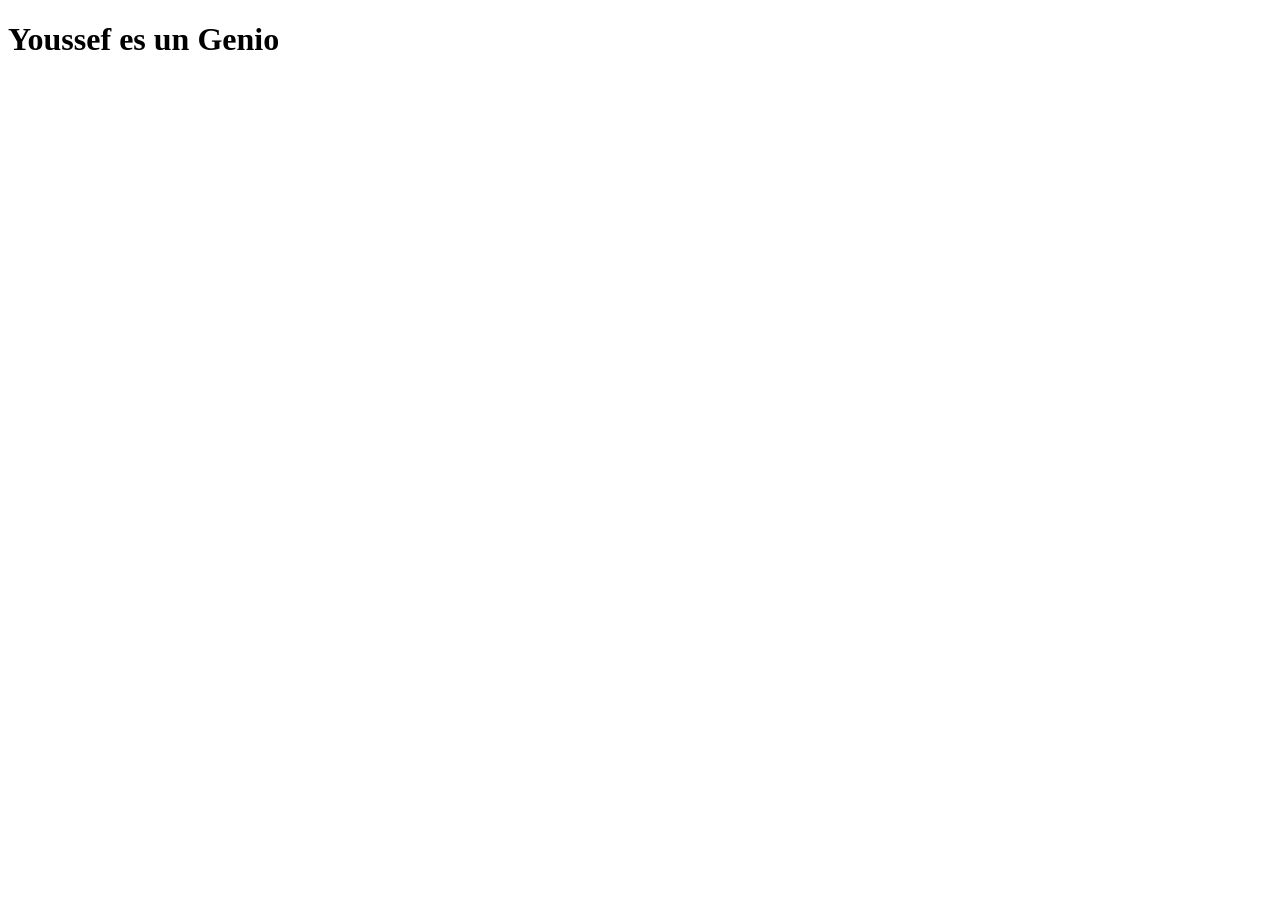
==== index.html @ 297381b7 "ajuste" ====
<!DOCTYPE html>
<html lang="es">
<head>
  <meta charset="UTF-8">
  <meta name="viewport" content="width=device-width, initial-scale=1">
  <title>Youssef es un Genio</title>
</head>
<body>
  <h1>Youssef es un Genio</h1>
</body>
</html>
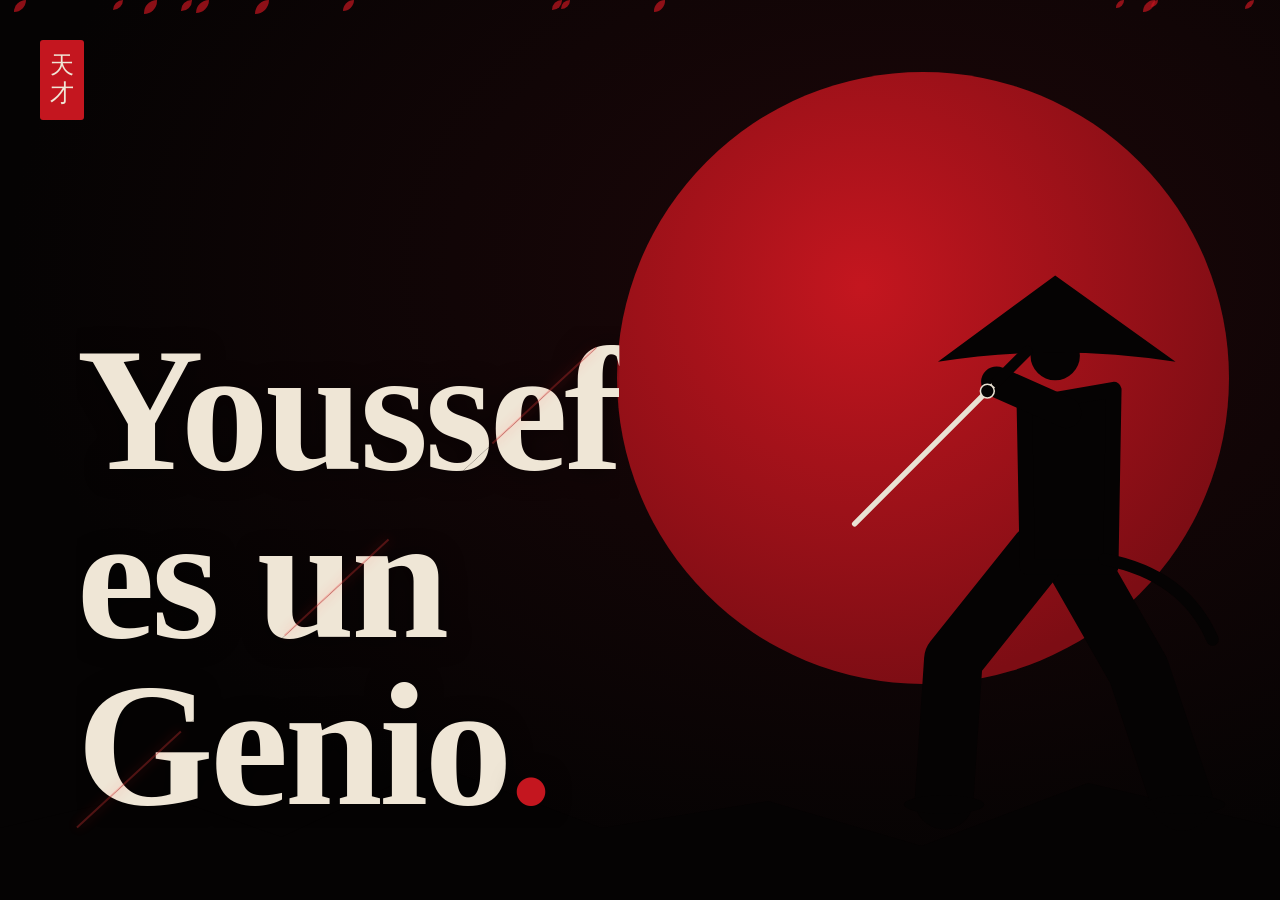
==== commit 9c7ffcd0: "Pequña mejora de prueba" ====
--- a/index.html
+++ b/index.html
@@ -3,9 +3,166 @@
 <head>
   <meta charset="UTF-8">
   <meta name="viewport" content="width=device-width, initial-scale=1">
+  <meta name="theme-color" content="#050303">
+  <meta name="description" content="Youssef es un Genio">
   <title>Youssef es un Genio</title>
+  <style>
+    :root {
+      --negro: #050303;
+      --rojo: #c4161f;
+      --rojo-oscuro: #7d0d14;
+      --papel: #efe6d6;
+      --hoja: #e9e2d3;
+    }
+    * { box-sizing: border-box; }
+    html, body { height: 100%; margin: 0; }
+    body {
+      background: radial-gradient(ellipse at 70% 30%, #1d0709 0%, var(--negro) 70%);
+      color: var(--papel);
+      font-family: "Yu Mincho", "Hiragino Mincho ProN", "Noto Serif JP", "Noto Serif", Georgia, "Times New Roman", serif;
+      overflow: hidden;
+    }
+
+    .escena { position: fixed; inset: 0; animation: sacudida .3s linear 1.6s; }
+
+    /* Sol rojo */
+    .sol {
+      position: absolute; right: 4vw; top: 8vh;
+      width: min(68vmin, 640px); aspect-ratio: 1; border-radius: 50%;
+      background: radial-gradient(circle at 40% 35%, var(--rojo), var(--rojo-oscuro) 75%);
+      opacity: 0; animation: aparecer 1.6s ease-out .1s forwards;
+    }
+    /* Montes */
+    .montes { position: absolute; left: 0; bottom: 0; width: 100%; height: 20vh; }
+
+    /* Samurái */
+    .samurai {
+      position: absolute; right: -2vw; bottom: 7vh;
+      height: min(72vh, 105vw); width: auto; overflow: visible;
+      opacity: 0; animation: aparecer 1s ease-out .7s forwards;
+    }
+    .katana { transform: rotate(165deg); transform-origin: 130px 125px;
+              animation: tajo .24s cubic-bezier(.5, 0, .9, .4) 1.45s forwards; }
+    .estela { stroke-dasharray: 1; stroke-dashoffset: 1;
+              animation: trazo .22s linear 1.5s forwards, desvanecer .6s ease-out 1.75s forwards; }
+
+    /* Texto cortado en diagonal */
+    main { position: absolute; left: 0; bottom: 0; padding: clamp(1.5rem, 6vw, 5rem); padding-bottom: 8vh; }
+    .titulo {
+      position: relative; display: grid; margin: 0;
+      font-size: clamp(3.2rem, 14vw, 11rem); font-weight: 900;
+      line-height: .95; letter-spacing: -.02em;
+      text-shadow: 0 2px 24px rgba(0, 0, 0, .55);
+    }
+    .mitad { grid-area: 1 / 1; opacity: 0; }
+    .mitad span { display: block; }
+    .mitad.a { clip-path: polygon(0 0, 100% 0, 0 100%);   --d: -16px; animation: corte 1.2s cubic-bezier(.16, 1, .3, 1) 1.62s forwards; }
+    .mitad.b { clip-path: polygon(100% 0, 100% 100%, 0 100%); --d: 16px; animation: corte 1.2s cubic-bezier(.16, 1, .3, 1) 1.62s forwards; }
+    .punto { color: var(--rojo); }
+    .costura { position: absolute; inset: 0; width: 100%; height: 100%; overflow: visible; pointer-events: none;
+               filter: drop-shadow(0 0 6px #ff2a2a); opacity: 0; animation: costura 1.8s ease-out 1.62s forwards; }
+    .costura line { stroke: #ff3b3b; stroke-width: 2; stroke-dasharray: 1; stroke-dashoffset: 1;
+                    animation: trazo .2s linear 1.62s forwards; }
+
+    /* Sello */
+    .sello {
+      position: absolute; top: clamp(1rem, 4vw, 2.5rem); left: clamp(1rem, 4vw, 2.5rem);
+      width: 44px; height: 80px; display: flex; flex-direction: column; align-items: center; justify-content: center;
+      background: var(--rojo); color: var(--papel); font-size: 24px; line-height: 1.15; border-radius: 3px;
+      opacity: 0; animation: aparecer .8s ease-out 2.6s forwards;
+    }
+
+    .destello { position: absolute; inset: 0; pointer-events: none; opacity: 0;
+      background: radial-gradient(circle at 40% 60%, rgba(255,255,255,.95), rgba(255,40,40,.5) 40%, transparent 75%);
+      animation: destello .55s ease-out 1.6s forwards; }
+
+    .petalo { position: fixed; top: 0; width: 10px; height: 10px; background: var(--rojo); opacity: .7;
+              border-radius: 100% 0 100% 0; pointer-events: none; animation: caer linear infinite; }
+
+    @keyframes aparecer { to { opacity: 1; } }
+    @keyframes tajo { to { transform: rotate(0deg); } }
+    @keyframes trazo { to { stroke-dashoffset: 0; } }
+    @keyframes desvanecer { to { opacity: 0; } }
+    @keyframes corte {
+      from { opacity: 1; transform: translate(var(--d), var(--d)); }
+      to   { opacity: 1; transform: translate(0, 0); }
+    }
+    @keyframes costura { 0% { opacity: 1; } 100% { opacity: .3; } }
+    @keyframes destello { 0% { opacity: 0; } 12% { opacity: 1; } 100% { opacity: 0; } }
+    @keyframes sacudida {
+      0% { transform: none; } 20% { transform: translate(-6px, 3px); } 40% { transform: translate(5px, -3px); }
+      60% { transform: translate(-3px, 2px); } 100% { transform: none; }
+    }
+    @keyframes caer {
+      0%   { transform: translate(0, -8vh) rotate(0); }
+      50%  { transform: translate(7vw, 50vh) rotate(200deg); }
+      100% { transform: translate(-4vw, 108vh) rotate(380deg); }
+    }
+
+    @media (prefers-reduced-motion: reduce) {
+      *, *::before, *::after { animation: none !important; }
+      .sol, .samurai, .sello, .mitad { opacity: 1; }
+      .katana { transform: none; }
+      .costura { opacity: .3; }
+      .costura line { stroke-dashoffset: 0; }
+      .estela, .destello { display: none; }
+    }
+  </style>
 </head>
 <body>
-  <h1>Youssef es un Genio</h1>
+  <div class="escena">
+    <div class="sol"></div>
+    <svg class="montes" viewBox="0 0 100 20" preserveAspectRatio="none" aria-hidden="true">
+      <path d="M0 20 L0 12 L12 8 L22 13 L34 5 L47 12 L60 9 L72 14 L85 7 L100 12 L100 20 Z" fill="#050303"/>
+    </svg>
+
+    <svg class="samurai" viewBox="0 0 330 420" aria-hidden="true">
+      <g fill="none" stroke="#050303" stroke-linecap="round" stroke-linejoin="round">
+        <path d="M178 235 L222 312 L250 396" stroke-width="40"/>
+        <path d="M158 235 L102 305 L96 396" stroke-width="38"/>
+        <path d="M148 140 L206 130 L204 245 L150 245 Z" fill="#050303" stroke-width="10"/>
+        <path d="M175 145 L130 125" stroke-width="20"/>
+        <path d="M200 240 Q252 250 270 292" stroke-width="8"/>
+      </g>
+      <ellipse cx="96" cy="399" rx="26" ry="6" fill="#050303"/>
+      <ellipse cx="252" cy="399" rx="26" ry="6" fill="#050303"/>
+      <circle cx="168" cy="108" r="16" fill="#050303"/>
+      <path d="M92 112 L168 56 L246 112 Q168 100 92 112 Z" fill="#050303"/>
+      <path class="estela" pathLength="1" d="M195 13 A130 130 0 0 0 38 217" fill="none" stroke="#ff3b3b" stroke-width="5" stroke-linecap="round"/>
+      <g class="katana">
+        <line x1="130" y1="125" x2="38" y2="217" stroke="#e9e2d3" stroke-width="3.5" stroke-linecap="round"/>
+        <line x1="130" y1="125" x2="150" y2="105" stroke="#050303" stroke-width="7" stroke-linecap="round"/>
+        <circle cx="124" cy="131" r="4.5" fill="#050303" stroke="#e9e2d3" stroke-width="1"/>
+      </g>
+    </svg>
+
+    <div class="sello" aria-hidden="true"><span>天</span><span>才</span></div>
+
+    <main>
+      <h1 class="titulo" aria-label="Youssef es un Genio.">
+        <span class="mitad a" aria-hidden="true"><span>Youssef</span><span>es un</span><span>Genio<b class="punto">.</b></span></span>
+        <span class="mitad b" aria-hidden="true"><span>Youssef</span><span>es un</span><span>Genio<b class="punto">.</b></span></span>
+        <svg class="costura" viewBox="0 0 100 100" preserveAspectRatio="none" aria-hidden="true">
+          <line pathLength="1" x1="0" y1="100" x2="100" y2="0" vector-effect="non-scaling-stroke"/>
+        </svg>
+      </h1>
+    </main>
+    <div class="destello" aria-hidden="true"></div>
+  </div>
+
+  <script>
+    if (!window.matchMedia("(prefers-reduced-motion: reduce)").matches) {
+      for (let i = 0; i < 14; i++) {
+        const p = document.createElement("span");
+        p.className = "petalo";
+        const t = 8 + Math.random() * 4;
+        p.style.left = Math.random() * 100 + "vw";
+        p.style.width = p.style.height = 7 + Math.random() * 7 + "px";
+        p.style.animationDuration = 9 + Math.random() * 8 + "s";
+        p.style.animationDelay = 2.4 + Math.random() * 8 + "s";
+        document.body.appendChild(p);
+      }
+    }
+  </script>
 </body>
-</html>+</html>
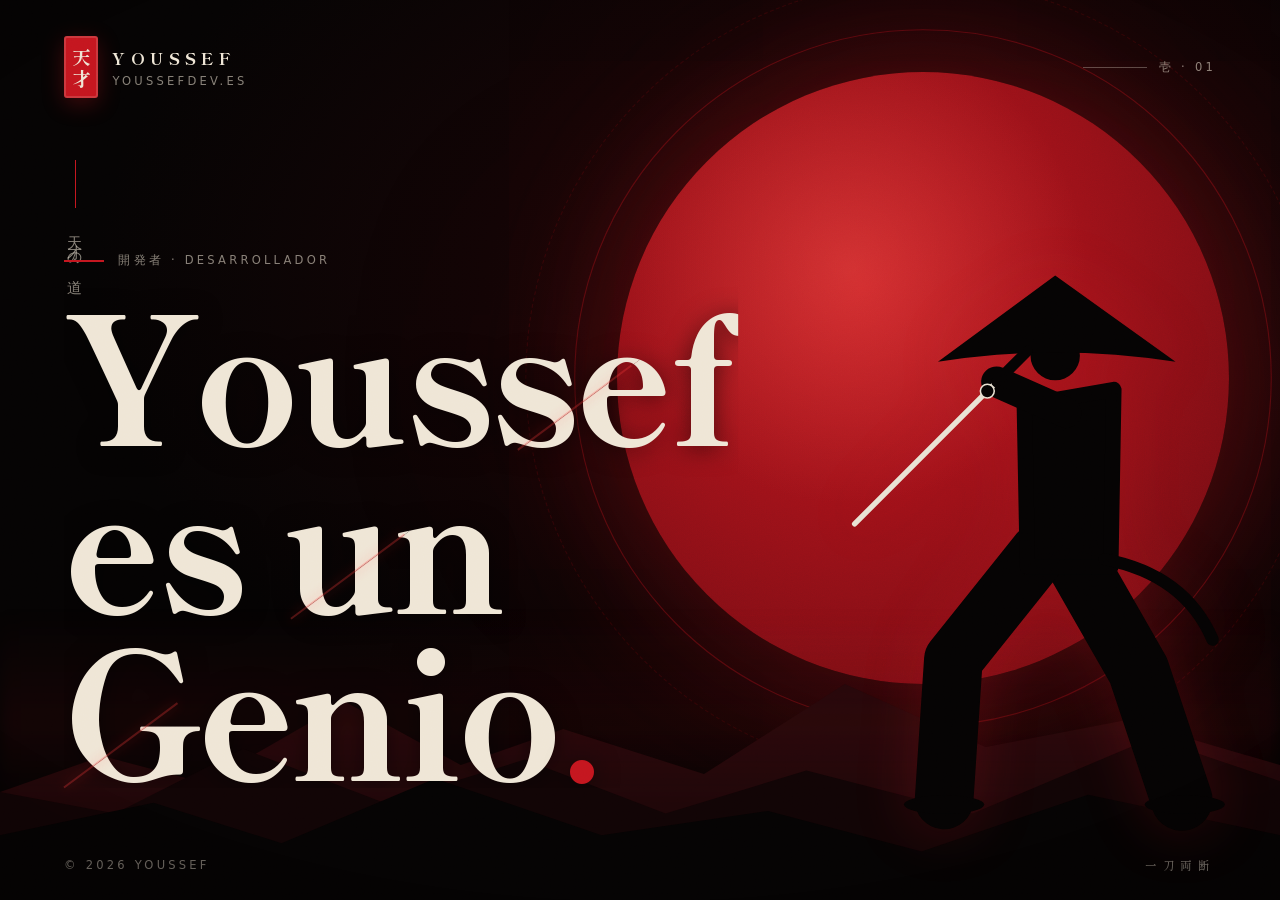
==== commit e4a59bd3: "Mejora" ====
--- a/index.html
+++ b/index.html
@@ -2,43 +2,95 @@
 <html lang="es">
 <head>
   <meta charset="UTF-8">
-  <meta name="viewport" content="width=device-width, initial-scale=1">
+  <meta name="viewport" content="width=device-width, initial-scale=1, viewport-fit=cover">
   <meta name="theme-color" content="#050303">
-  <meta name="description" content="Youssef es un Genio">
+  <meta name="color-scheme" content="dark">
   <title>Youssef es un Genio</title>
+  <meta name="description" content="Youssef es un Genio. 天才.">
+  <link rel="canonical" href="https://youssefdev.es/">
+  <meta property="og:type" content="website">
+  <meta property="og:url" content="https://youssefdev.es/">
+  <meta property="og:title" content="Youssef es un Genio">
+  <meta property="og:description" content="Un solo corte. 一刀両断.">
+  <meta name="twitter:card" content="summary">
+  <link rel="icon" href="data:image/svg+xml,%3Csvg xmlns='http://www.w3.org/2000/svg' viewBox='0 0 64 64'%3E%3Crect width='64' height='64' rx='8' fill='%23c4161f'/%3E%3Ctext x='32' y='45' font-size='38' text-anchor='middle' fill='%23efe6d6' font-family='serif'%3E%E5%A4%A9%3C/text%3E%3C/svg%3E">
+
+  <link rel="preconnect" href="https://fonts.googleapis.com">
+  <link rel="preconnect" href="https://fonts.gstatic.com" crossorigin>
+  <link href="https://fonts.googleapis.com/css2?family=Shippori+Mincho+B1:wght@500;800&family=Zen+Kaku+Gothic+New:wght@500&display=swap" rel="stylesheet">
+
   <style>
     :root {
       --negro: #050303;
+      --tinta: #0d0506;
       --rojo: #c4161f;
+      --rojo-vivo: #ff3b3b;
       --rojo-oscuro: #7d0d14;
       --papel: #efe6d6;
       --hoja: #e9e2d3;
+      --tenue: rgba(239, 230, 214, .55);
+      --margen: clamp(1.25rem, 5vw, 4.5rem);
+      --serif: "Shippori Mincho B1", "Yu Mincho", "Hiragino Mincho ProN", "Noto Serif JP", Georgia, serif;
+      --sans: "Zen Kaku Gothic New", "Yu Gothic", "Hiragino Sans", system-ui, sans-serif;
+      --mx: 0; --my: 0;
     }
     * { box-sizing: border-box; }
     html, body { height: 100%; margin: 0; }
     body {
-      background: radial-gradient(ellipse at 70% 30%, #1d0709 0%, var(--negro) 70%);
+      background: radial-gradient(ellipse 90% 80% at 72% 32%, #240809 0%, #120405 38%, var(--negro) 72%);
       color: var(--papel);
-      font-family: "Yu Mincho", "Hiragino Mincho ProN", "Noto Serif JP", "Noto Serif", Georgia, "Times New Roman", serif;
+      font-family: var(--serif);
       overflow: hidden;
-    }
+      -webkit-font-smoothing: antialiased;
+      text-rendering: optimizeLegibility;
+    }
+    ::selection { background: var(--rojo); color: var(--papel); }
 
     .escena { position: fixed; inset: 0; animation: sacudida .3s linear 1.6s; }
+
+    /* Capas con paralaje suave */
+    .capa {
+      position: absolute; inset: 0; pointer-events: none;
+      transform: translate3d(calc(var(--mx) * var(--p, 0) * 1px), calc(var(--my) * var(--p, 0) * 1px), 0);
+      transition: transform .9s cubic-bezier(.2, .8, .2, 1);
+      will-change: transform;
+    }
 
     /* Sol rojo */
     .sol {
       position: absolute; right: 4vw; top: 8vh;
       width: min(68vmin, 640px); aspect-ratio: 1; border-radius: 50%;
-      background: radial-gradient(circle at 40% 35%, var(--rojo), var(--rojo-oscuro) 75%);
+      background:
+        radial-gradient(circle at 38% 32%, rgba(255, 120, 100, .28), transparent 42%),
+        radial-gradient(circle at 40% 35%, var(--rojo), var(--rojo-oscuro) 78%);
+      box-shadow: 0 0 120px 10px rgba(196, 22, 31, .28), 0 0 320px 40px rgba(125, 13, 20, .22);
       opacity: 0; animation: aparecer 1.6s ease-out .1s forwards;
     }
-    /* Montes */
-    .montes { position: absolute; left: 0; bottom: 0; width: 100%; height: 20vh; }
+    .anillo {
+      position: absolute; right: 4vw; top: 8vh;
+      width: min(68vmin, 640px); aspect-ratio: 1; border-radius: 50%;
+      border: 1px solid rgba(196, 22, 31, .35);
+      transform: scale(1.14);
+      opacity: 0; animation: aparecer 2s ease-out 2.2s forwards;
+    }
+    .anillo.dos { transform: scale(1.3); border-color: rgba(196, 22, 31, .14); border-style: dashed; animation-delay: 2.5s; }
+
+    /* Montes y niebla */
+    .montes { position: absolute; left: 0; bottom: 0; width: 100%; }
+    .montes.lejos { height: 30vh; opacity: 0; animation: aparecer 2s ease-out .4s forwards; }
+    .montes.medio { height: 24vh; }
+    .montes.cerca { height: 18vh; }
+    .niebla {
+      position: absolute; left: 0; right: 0; bottom: 10vh; height: 22vh;
+      background: linear-gradient(to top, transparent, rgba(125, 13, 20, .12) 45%, transparent);
+      filter: blur(8px);
+    }
 
     /* Samurái */
     .samurai {
       position: absolute; right: -2vw; bottom: 7vh;
       height: min(72vh, 105vw); width: auto; overflow: visible;
+      filter: drop-shadow(0 0 28px rgba(196, 22, 31, .22));
       opacity: 0; animation: aparecer 1s ease-out .7s forwards;
     }
     .katana { transform: rotate(165deg); transform-origin: 130px 125px;
@@ -46,12 +98,49 @@
     .estela { stroke-dasharray: 1; stroke-dashoffset: 1;
               animation: trazo .22s linear 1.5s forwards, desvanecer .6s ease-out 1.75s forwards; }
 
+    /* Cabecera */
+    .cabecera {
+      position: absolute; top: 0; left: 0; right: 0; z-index: 3;
+      display: flex; align-items: center; justify-content: space-between; gap: 1rem;
+      padding: clamp(1rem, 3.5vw, 2.25rem) var(--margen);
+      opacity: 0; animation: bajar 1s cubic-bezier(.16, 1, .3, 1) 2.5s forwards;
+    }
+    .marca { display: flex; align-items: center; gap: .9rem; color: inherit; text-decoration: none; }
+    .sello {
+      width: 34px; height: 62px; flex: none;
+      display: flex; flex-direction: column; align-items: center; justify-content: center;
+      background: var(--rojo); color: var(--papel);
+      font-size: 19px; font-weight: 800; line-height: 1.12; border-radius: 3px;
+      box-shadow: inset 0 0 0 2px rgba(239, 230, 214, .16), 0 6px 22px rgba(196, 22, 31, .3);
+    }
+    .marca-texto { display: flex; flex-direction: column; gap: .2rem; }
+    .marca-texto strong { font-size: 1.05rem; font-weight: 800; letter-spacing: .32em; text-transform: uppercase; }
+    .etiqueta, .marca-texto small {
+      font-family: var(--sans); font-size: .72rem; font-weight: 500;
+      letter-spacing: .28em; text-transform: uppercase; color: var(--tenue);
+    }
+    .indice { display: flex; align-items: center; gap: .75rem; }
+    .indice::before { content: ""; width: clamp(1.5rem, 5vw, 4rem); height: 1px; background: rgba(239, 230, 214, .3); }
+
+    /* Texto vertical */
+    .vertical {
+      position: absolute; z-index: 2; left: var(--margen); top: clamp(7rem, 18vh, 10rem); margin: 0;
+      writing-mode: vertical-rl; font-size: .95rem; letter-spacing: .6em; color: var(--tenue);
+      display: none; opacity: 0; animation: aparecer 1.4s ease-out 2.8s forwards;
+    }
+    .vertical::before { content: ""; display: inline-block; width: 1px; height: 3rem; margin-bottom: 1rem; background: var(--rojo); }
+
     /* Texto cortado en diagonal */
-    main { position: absolute; left: 0; bottom: 0; padding: clamp(1.5rem, 6vw, 5rem); padding-bottom: 8vh; }
+    main { position: absolute; left: 0; bottom: 0; z-index: 2; padding: var(--margen); padding-bottom: calc(8vh + 2.5rem); }
+    .kicker {
+      display: flex; align-items: center; gap: .9rem; margin: 0 0 clamp(.75rem, 2vh, 1.5rem);
+      opacity: 0; animation: subir 1s cubic-bezier(.16, 1, .3, 1) 2.3s forwards;
+    }
+    .kicker::before { content: ""; width: 2.5rem; height: 2px; background: var(--rojo); }
     .titulo {
       position: relative; display: grid; margin: 0;
-      font-size: clamp(3.2rem, 14vw, 11rem); font-weight: 900;
-      line-height: .95; letter-spacing: -.02em;
+      font-size: clamp(3.2rem, 14vw, 11rem); font-weight: 800;
+      line-height: .95; letter-spacing: -.025em;
       text-shadow: 0 2px 24px rgba(0, 0, 0, .55);
     }
     .mitad { grid-area: 1 / 1; opacity: 0; }
@@ -61,25 +150,40 @@
     .punto { color: var(--rojo); }
     .costura { position: absolute; inset: 0; width: 100%; height: 100%; overflow: visible; pointer-events: none;
                filter: drop-shadow(0 0 6px #ff2a2a); opacity: 0; animation: costura 1.8s ease-out 1.62s forwards; }
-    .costura line { stroke: #ff3b3b; stroke-width: 2; stroke-dasharray: 1; stroke-dashoffset: 1;
+    .costura line { stroke: var(--rojo-vivo); stroke-width: 2; stroke-dasharray: 1; stroke-dashoffset: 1;
                     animation: trazo .2s linear 1.62s forwards; }
 
-    /* Sello */
-    .sello {
-      position: absolute; top: clamp(1rem, 4vw, 2.5rem); left: clamp(1rem, 4vw, 2.5rem);
-      width: 44px; height: 80px; display: flex; flex-direction: column; align-items: center; justify-content: center;
-      background: var(--rojo); color: var(--papel); font-size: 24px; line-height: 1.15; border-radius: 3px;
-      opacity: 0; animation: aparecer .8s ease-out 2.6s forwards;
-    }
-
-    .destello { position: absolute; inset: 0; pointer-events: none; opacity: 0;
+    /* Pie */
+    .pie {
+      position: absolute; left: 0; right: 0; bottom: 0; z-index: 3;
+      display: flex; justify-content: space-between; align-items: center; gap: 1rem;
+      padding: 0 var(--margen) clamp(1rem, 3vh, 1.75rem);
+      opacity: 0; animation: aparecer 1.2s ease-out 3s forwards;
+    }
+    .pie .etiqueta { color: rgba(239, 230, 214, .4); }
+    .pie .jp { font-family: var(--serif); letter-spacing: .5em; text-transform: none; }
+
+    /* Atmósfera */
+    .destello { position: absolute; inset: 0; pointer-events: none; opacity: 0; z-index: 4;
       background: radial-gradient(circle at 40% 60%, rgba(255,255,255,.95), rgba(255,40,40,.5) 40%, transparent 75%);
       animation: destello .55s ease-out 1.6s forwards; }
-
-    .petalo { position: fixed; top: 0; width: 10px; height: 10px; background: var(--rojo); opacity: .7;
-              border-radius: 100% 0 100% 0; pointer-events: none; animation: caer linear infinite; }
+    .vineta { position: absolute; inset: 0; pointer-events: none; z-index: 1;
+      background: radial-gradient(ellipse 120% 100% at 50% 45%, transparent 55%, rgba(0, 0, 0, .65)); }
+    .grano {
+      position: fixed; inset: -50%; pointer-events: none; z-index: 5; opacity: .09; mix-blend-mode: overlay;
+      background-image: url("data:image/svg+xml,%3Csvg xmlns='http://www.w3.org/2000/svg' width='180' height='180'%3E%3Cfilter id='n'%3E%3CfeTurbulence type='fractalNoise' baseFrequency='.85' numOctaves='3' stitchTiles='stitch'/%3E%3C/filter%3E%3Crect width='100%25' height='100%25' filter='url(%23n)'/%3E%3C/svg%3E");
+      animation: grano 1s steps(4) infinite;
+    }
+
+    .petalo {
+      position: fixed; top: 0; z-index: 2; pointer-events: none;
+      width: 10px; height: 10px; background: var(--rojo);
+      border-radius: 100% 0 100% 0; animation: caer linear infinite both;
+    }
 
     @keyframes aparecer { to { opacity: 1; } }
+    @keyframes subir { from { opacity: 0; transform: translateY(12px); } to { opacity: 1; transform: none; } }
+    @keyframes bajar { from { opacity: 0; transform: translateY(-12px); } to { opacity: 1; transform: none; } }
     @keyframes tajo { to { transform: rotate(0deg); } }
     @keyframes trazo { to { stroke-dashoffset: 0; } }
     @keyframes desvanecer { to { opacity: 0; } }
@@ -93,15 +197,26 @@
       0% { transform: none; } 20% { transform: translate(-6px, 3px); } 40% { transform: translate(5px, -3px); }
       60% { transform: translate(-3px, 2px); } 100% { transform: none; }
     }
+    @keyframes grano {
+      0% { transform: translate(0, 0); } 25% { transform: translate(-3%, 2%); }
+      50% { transform: translate(2%, -3%); } 75% { transform: translate(-2%, -1%); } 100% { transform: translate(0, 0); }
+    }
     @keyframes caer {
       0%   { transform: translate(0, -8vh) rotate(0); }
-      50%  { transform: translate(7vw, 50vh) rotate(200deg); }
-      100% { transform: translate(-4vw, 108vh) rotate(380deg); }
+      50%  { transform: translate(var(--x1, 7vw), 50vh) rotate(200deg); }
+      100% { transform: translate(var(--x2, -4vw), 108vh) rotate(380deg); }
+    }
+
+    @media (min-width: 900px) and (min-height: 820px) { .vertical { display: block; } }
+    @media (max-width: 600px) {
+      .indice::before { display: none; }
+      .marca-texto small { display: none; }
+      .pie .jp { display: none; }
     }
 
     @media (prefers-reduced-motion: reduce) {
-      *, *::before, *::after { animation: none !important; }
-      .sol, .samurai, .sello, .mitad { opacity: 1; }
+      *, *::before, *::after { animation: none !important; transition: none !important; }
+      .sol, .anillo, .montes.lejos, .samurai, .mitad, .cabecera, .kicker, .vertical, .pie { opacity: 1; }
       .katana { transform: none; }
       .costura { opacity: .3; }
       .costura line { stroke-dashoffset: 0; }
@@ -111,34 +226,68 @@
 </head>
 <body>
   <div class="escena">
-    <div class="sol"></div>
-    <svg class="montes" viewBox="0 0 100 20" preserveAspectRatio="none" aria-hidden="true">
-      <path d="M0 20 L0 12 L12 8 L22 13 L34 5 L47 12 L60 9 L72 14 L85 7 L100 12 L100 20 Z" fill="#050303"/>
-    </svg>
-
-    <svg class="samurai" viewBox="0 0 330 420" aria-hidden="true">
-      <g fill="none" stroke="#050303" stroke-linecap="round" stroke-linejoin="round">
-        <path d="M178 235 L222 312 L250 396" stroke-width="40"/>
-        <path d="M158 235 L102 305 L96 396" stroke-width="38"/>
-        <path d="M148 140 L206 130 L204 245 L150 245 Z" fill="#050303" stroke-width="10"/>
-        <path d="M175 145 L130 125" stroke-width="20"/>
-        <path d="M200 240 Q252 250 270 292" stroke-width="8"/>
-      </g>
-      <ellipse cx="96" cy="399" rx="26" ry="6" fill="#050303"/>
-      <ellipse cx="252" cy="399" rx="26" ry="6" fill="#050303"/>
-      <circle cx="168" cy="108" r="16" fill="#050303"/>
-      <path d="M92 112 L168 56 L246 112 Q168 100 92 112 Z" fill="#050303"/>
-      <path class="estela" pathLength="1" d="M195 13 A130 130 0 0 0 38 217" fill="none" stroke="#ff3b3b" stroke-width="5" stroke-linecap="round"/>
-      <g class="katana">
-        <line x1="130" y1="125" x2="38" y2="217" stroke="#e9e2d3" stroke-width="3.5" stroke-linecap="round"/>
-        <line x1="130" y1="125" x2="150" y2="105" stroke="#050303" stroke-width="7" stroke-linecap="round"/>
-        <circle cx="124" cy="131" r="4.5" fill="#050303" stroke="#e9e2d3" stroke-width="1"/>
-      </g>
-    </svg>
-
-    <div class="sello" aria-hidden="true"><span>天</span><span>才</span></div>
+    <div class="capa" style="--p: 8">
+      <div class="anillo dos" aria-hidden="true"></div>
+      <div class="anillo" aria-hidden="true"></div>
+      <div class="sol"></div>
+    </div>
+
+    <div class="capa" style="--p: 5" aria-hidden="true">
+      <svg class="montes lejos" viewBox="0 0 100 30" preserveAspectRatio="none">
+        <path d="M0 30 L0 18 L8 14 L16 17 L27 8 L36 15 L44 11 L55 16 L66 6 L77 13 L88 10 L100 15 L100 30 Z" fill="#1f0709"/>
+      </svg>
+      <div class="niebla"></div>
+    </div>
+    <div class="capa" style="--p: 10" aria-hidden="true">
+      <svg class="montes medio" viewBox="0 0 100 20" preserveAspectRatio="none">
+        <path d="M0 20 L0 10 L9 12 L19 6 L30 11 L41 7 L52 12 L63 8 L76 12 L90 5 L100 9 L100 20 Z" fill="#110405"/>
+      </svg>
+    </div>
+    <div class="capa" style="--p: 14" aria-hidden="true">
+      <svg class="montes cerca" viewBox="0 0 100 20" preserveAspectRatio="none">
+        <path d="M0 20 L0 12 L12 8 L22 13 L34 5 L47 12 L60 9 L72 14 L85 7 L100 12 L100 20 Z" fill="#050303"/>
+      </svg>
+    </div>
+
+    <div class="capa" style="--p: 18">
+      <svg class="samurai" viewBox="0 0 330 420" aria-hidden="true">
+        <g fill="none" stroke="#050303" stroke-linecap="round" stroke-linejoin="round">
+          <path d="M178 235 L222 312 L250 396" stroke-width="40"/>
+          <path d="M158 235 L102 305 L96 396" stroke-width="38"/>
+          <path d="M148 140 L206 130 L204 245 L150 245 Z" fill="#050303" stroke-width="10"/>
+          <path d="M175 145 L130 125" stroke-width="20"/>
+          <path d="M200 240 Q252 250 270 292" stroke-width="8"/>
+        </g>
+        <ellipse cx="96" cy="399" rx="26" ry="6" fill="#050303"/>
+        <ellipse cx="252" cy="399" rx="26" ry="6" fill="#050303"/>
+        <circle cx="168" cy="108" r="16" fill="#050303"/>
+        <path d="M92 112 L168 56 L246 112 Q168 100 92 112 Z" fill="#050303"/>
+        <path class="estela" pathLength="1" d="M195 13 A130 130 0 0 0 38 217" fill="none" stroke="#ff3b3b" stroke-width="5" stroke-linecap="round"/>
+        <g class="katana">
+          <line x1="130" y1="125" x2="38" y2="217" stroke="#e9e2d3" stroke-width="3.5" stroke-linecap="round"/>
+          <line x1="130" y1="125" x2="150" y2="105" stroke="#050303" stroke-width="7" stroke-linecap="round"/>
+          <circle cx="124" cy="131" r="4.5" fill="#050303" stroke="#e9e2d3" stroke-width="1"/>
+        </g>
+      </svg>
+    </div>
+
+    <div class="vineta" aria-hidden="true"></div>
+
+    <header class="cabecera">
+      <a class="marca" href="/" aria-label="Youssef — inicio">
+        <span class="sello" aria-hidden="true"><span>天</span><span>才</span></span>
+        <span class="marca-texto">
+          <strong>Youssef</strong>
+          <small>youssefdev.es</small>
+        </span>
+      </a>
+      <span class="indice etiqueta">壱 · 01</span>
+    </header>
+
+    <p class="vertical" aria-hidden="true">天才の道</p>
 
     <main>
+      <p class="kicker etiqueta">開発者 · Desarrollador</p>
       <h1 class="titulo" aria-label="Youssef es un Genio.">
         <span class="mitad a" aria-hidden="true"><span>Youssef</span><span>es un</span><span>Genio<b class="punto">.</b></span></span>
         <span class="mitad b" aria-hidden="true"><span>Youssef</span><span>es un</span><span>Genio<b class="punto">.</b></span></span>
@@ -147,21 +296,49 @@
         </svg>
       </h1>
     </main>
+
+    <footer class="pie">
+      <span class="etiqueta">© 2026 Youssef</span>
+      <span class="etiqueta jp">一刀両断</span>
+    </footer>
+
     <div class="destello" aria-hidden="true"></div>
   </div>
+  <div class="grano" aria-hidden="true"></div>
 
   <script>
-    if (!window.matchMedia("(prefers-reduced-motion: reduce)").matches) {
-      for (let i = 0; i < 14; i++) {
+    const quieto = window.matchMedia("(prefers-reduced-motion: reduce)").matches;
+
+    if (!quieto) {
+      const tonos = ["#c4161f", "#c4161f", "#e0333a", "#e9c9c0"];
+      for (let i = 0; i < 18; i++) {
         const p = document.createElement("span");
+        const lejos = Math.random() < .35;
+        const lado = 5 + Math.random() * 10;
         p.className = "petalo";
-        const t = 8 + Math.random() * 4;
         p.style.left = Math.random() * 100 + "vw";
-        p.style.width = p.style.height = 7 + Math.random() * 7 + "px";
-        p.style.animationDuration = 9 + Math.random() * 8 + "s";
+        p.style.width = p.style.height = (lejos ? 4 + Math.random() * 4 : 7 + Math.random() * 7) + "px";
+        p.style.background = tonos[Math.floor(Math.random() * tonos.length)];
+        p.style.opacity = lejos ? .35 : .75;
+        if (lejos) p.style.filter = "blur(1px)";
+        p.style.setProperty("--x1", (Math.random() < .5 ? -1 : 1) * lado + "vw");
+        p.style.setProperty("--x2", (Math.random() - .5) * 2 * lado + "vw");
+        p.style.animationDuration = (lejos ? 14 : 9) + Math.random() * 8 + "s";
         p.style.animationDelay = 2.4 + Math.random() * 8 + "s";
         document.body.appendChild(p);
       }
+
+      if (window.matchMedia("(pointer: fine)").matches) {
+        const raiz = document.documentElement;
+        let marco = 0;
+        window.addEventListener("pointermove", (e) => {
+          cancelAnimationFrame(marco);
+          marco = requestAnimationFrame(() => {
+            raiz.style.setProperty("--mx", ((e.clientX / innerWidth) - .5) * -2);
+            raiz.style.setProperty("--my", ((e.clientY / innerHeight) - .5) * -2);
+          });
+        }, { passive: true });
+      }
     }
   </script>
 </body>
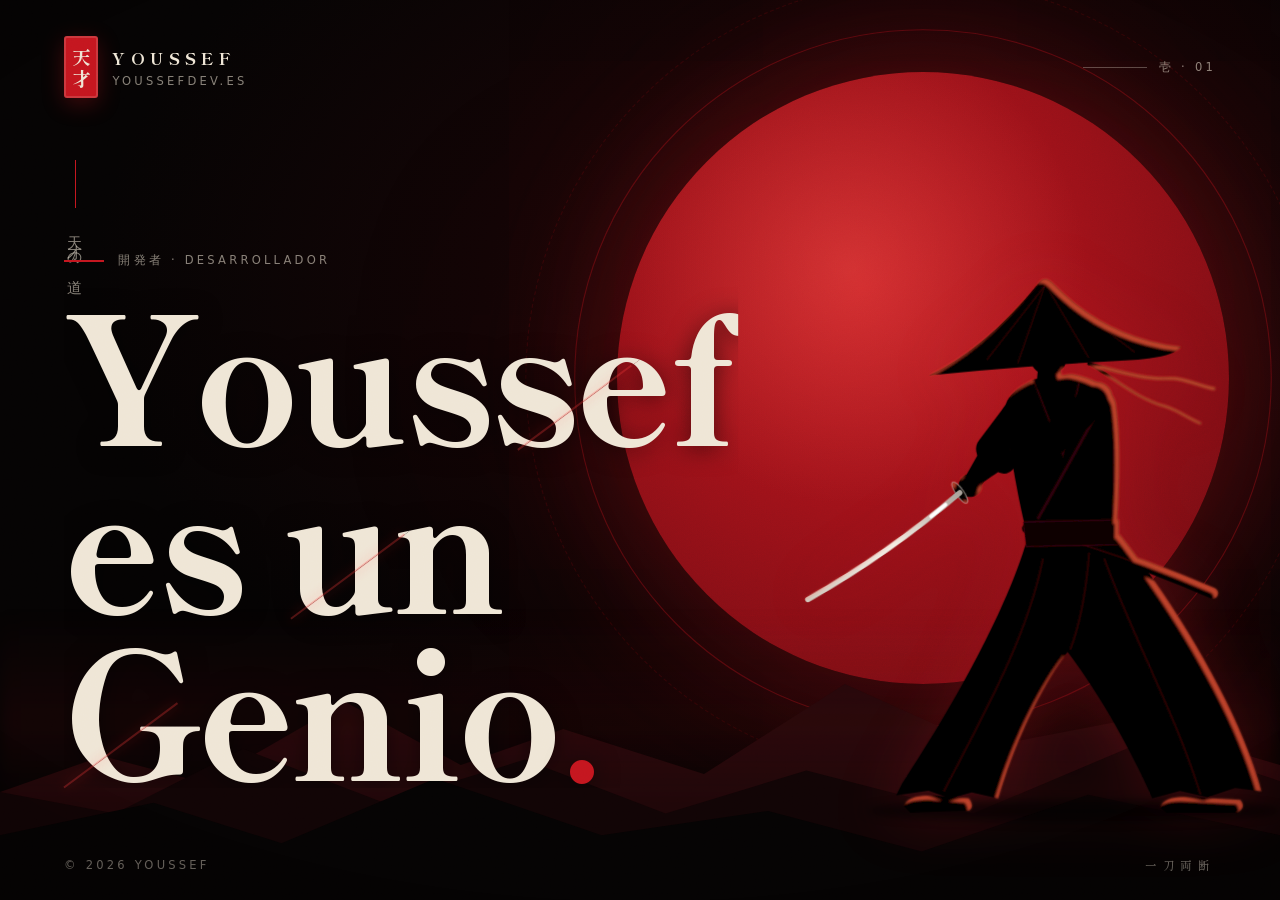
==== commit 74442a89: "Ajuste al samurai" ====
--- a/index.html
+++ b/index.html
@@ -93,10 +93,16 @@
       filter: drop-shadow(0 0 28px rgba(196, 22, 31, .22));
       opacity: 0; animation: aparecer 1s ease-out .7s forwards;
     }
-    .katana { transform: rotate(165deg); transform-origin: 130px 125px;
-              animation: tajo .24s cubic-bezier(.5, 0, .9, .4) 1.45s forwards; }
-    .estela { stroke-dasharray: 1; stroke-dashoffset: 1;
-              animation: trazo .22s linear 1.5s forwards, desvanecer .6s ease-out 1.75s forwards; }
+    /* Postura: jōdan → anticipación → kesagiri → zanshin */
+    .samurai .cuerpo { transform-origin: 180px 228px; animation: cuerpo 1.2s 1s both; }
+    .samurai .respira { transform-origin: 180px 228px; animation: respira 3.6s ease-in-out 2.2s infinite alternate; }
+    .samurai .brazos { transform-origin: 168px 140px; animation: brazos 1.2s 1s both; }
+    .estela path { stroke-dasharray: 1; stroke-dashoffset: 1;
+                   animation: trazo .162s cubic-bezier(.7, 0, 1, .6) 1.45s forwards, desvanecer .5s ease-out 1.62s forwards; }
+    .chispa { opacity: 0; animation: chispa .45s ease-out 1.6s forwards; }
+    .brillo { stroke-dasharray: .1 1.2; stroke-dashoffset: 1.2; animation: brillo 6s ease-in-out 2.6s infinite; }
+    .polvo circle { opacity: 0; transform-box: fill-box; transform-origin: center;
+                    animation: polvo 1.1s cubic-bezier(.2, .8, .3, 1) 1.6s forwards; }
 
     /* Cabecera */
     .cabecera {
@@ -184,7 +190,26 @@
     @keyframes aparecer { to { opacity: 1; } }
     @keyframes subir { from { opacity: 0; transform: translateY(12px); } to { opacity: 1; transform: none; } }
     @keyframes bajar { from { opacity: 0; transform: translateY(-12px); } to { opacity: 1; transform: none; } }
-    @keyframes tajo { to { transform: rotate(0deg); } }
+    @keyframes brazos {
+      0%    { transform: rotate(140deg); animation-timing-function: cubic-bezier(.4, 0, .6, 1); }
+      37.5% { transform: rotate(150deg); animation-timing-function: cubic-bezier(.7, 0, 1, .6); }
+      51%   { transform: rotate(-7deg);  animation-timing-function: cubic-bezier(.2, .8, .3, 1); }
+      68%   { transform: rotate(2deg);   animation-timing-function: ease-in-out; }
+      100%  { transform: rotate(0deg); }
+    }
+    @keyframes cuerpo {
+      0%    { transform: rotate(2deg); animation-timing-function: cubic-bezier(.4, 0, .6, 1); }
+      37.5% { transform: translateY(-2px) rotate(4deg); animation-timing-function: cubic-bezier(.7, 0, 1, .6); }
+      51%   { transform: translateY(4px) rotate(-6deg); animation-timing-function: cubic-bezier(.2, .8, .3, 1); }
+      100%  { transform: translateY(2px) rotate(-3deg); }
+    }
+    @keyframes respira { to { transform: scaleY(1.015); } }
+    @keyframes chispa { 0% { opacity: 0; } 25% { opacity: 1; } 100% { opacity: 0; } }
+    @keyframes brillo { 0%, 70% { stroke-dashoffset: 1.2; } 85%, 100% { stroke-dashoffset: -.1; } }
+    @keyframes polvo {
+      0%   { opacity: .6; transform: translate(0, 0) scale(.6); }
+      100% { opacity: 0;  transform: translate(var(--dx), var(--dy)) scale(2.2); }
+    }
     @keyframes trazo { to { stroke-dashoffset: 0; } }
     @keyframes desvanecer { to { opacity: 0; } }
     @keyframes corte {
@@ -217,10 +242,12 @@
     @media (prefers-reduced-motion: reduce) {
       *, *::before, *::after { animation: none !important; transition: none !important; }
       .sol, .anillo, .montes.lejos, .samurai, .mitad, .cabecera, .kicker, .vertical, .pie { opacity: 1; }
-      .katana { transform: none; }
+      .samurai .cuerpo { transform: translateY(2px) rotate(-3deg); }
+      .brillo, .chispa, .polvo { display: none; }
       .costura { opacity: .3; }
       .costura line { stroke-dashoffset: 0; }
       .estela, .destello { display: none; }
+      .samurai .brazos { transform: none; }
     }
   </style>
 </head>
@@ -251,22 +278,113 @@
 
     <div class="capa" style="--p: 18">
       <svg class="samurai" viewBox="0 0 330 420" aria-hidden="true">
-        <g fill="none" stroke="#050303" stroke-linecap="round" stroke-linejoin="round">
-          <path d="M178 235 L222 312 L250 396" stroke-width="40"/>
-          <path d="M158 235 L102 305 L96 396" stroke-width="38"/>
-          <path d="M148 140 L206 130 L204 245 L150 245 Z" fill="#050303" stroke-width="10"/>
-          <path d="M175 145 L130 125" stroke-width="20"/>
-          <path d="M200 240 Q252 250 270 292" stroke-width="8"/>
+        <defs>
+          <!-- Contraluz: borde rojizo en el lado que mira al sol -->
+          <filter id="contraluz" filterUnits="userSpaceOnUse" x="-100" y="-140" width="520" height="600">
+            <feOffset in="SourceAlpha" dx="-2.5" dy="2.5" result="desplazado"/>
+            <feComposite in="SourceAlpha" in2="desplazado" operator="out" result="borde"/>
+            <feGaussianBlur in="borde" stdDeviation=".7" result="bordeSuave"/>
+            <feFlood flood-color="#ff5a3c" flood-opacity=".5"/>
+            <feComposite in2="bordeSuave" operator="in" result="luz"/>
+            <feMerge><feMergeNode in="SourceGraphic"/><feMergeNode in="luz"/></feMerge>
+          </filter>
+          <filter id="difuso" x="-50%" y="-50%" width="200%" height="200%"><feGaussianBlur stdDeviation="3"/></filter>
+          <linearGradient id="acero" x1="108" y1="191" x2="6" y2="255" gradientUnits="userSpaceOnUse">
+            <stop offset="0" stop-color="#a8a29a"/>
+            <stop offset=".45" stop-color="#f4efe6"/>
+            <stop offset="1" stop-color="#cfc8bc"/>
+          </linearGradient>
+          <linearGradient id="rastro" x1="236" y1="-47" x2="21" y2="274" gradientUnits="userSpaceOnUse">
+            <stop offset="0" stop-color="#ff3b3b" stop-opacity="0"/>
+            <stop offset=".6" stop-color="#ff3b3b" stop-opacity=".7"/>
+            <stop offset="1" stop-color="#ffd2c4"/>
+          </linearGradient>
+        </defs>
+
+        <!-- Sombra en el suelo -->
+        <ellipse cx="180" cy="403" rx="135" ry="7" fill="#000" opacity=".6" filter="url(#difuso)"/>
+
+        <!-- Rastro del corte -->
+        <g class="cuerpo estela">
+          <path pathLength="1" d="M236 -47 A198.7 198.7 0 0 0 21 274" fill="none" stroke="#ff3b3b" stroke-width="12" stroke-linecap="round" opacity=".45" filter="url(#difuso)"/>
+          <path pathLength="1" d="M236 -47 A198.7 198.7 0 0 0 21 274" fill="none" stroke="url(#rastro)" stroke-width="3" stroke-linecap="round"/>
         </g>
-        <ellipse cx="96" cy="399" rx="26" ry="6" fill="#050303"/>
-        <ellipse cx="252" cy="399" rx="26" ry="6" fill="#050303"/>
-        <circle cx="168" cy="108" r="16" fill="#050303"/>
-        <path d="M92 112 L168 56 L246 112 Q168 100 92 112 Z" fill="#050303"/>
-        <path class="estela" pathLength="1" d="M195 13 A130 130 0 0 0 38 217" fill="none" stroke="#ff3b3b" stroke-width="5" stroke-linecap="round"/>
-        <g class="katana">
-          <line x1="130" y1="125" x2="38" y2="217" stroke="#e9e2d3" stroke-width="3.5" stroke-linecap="round"/>
-          <line x1="130" y1="125" x2="150" y2="105" stroke="#050303" stroke-width="7" stroke-linecap="round"/>
-          <circle cx="124" cy="131" r="4.5" fill="#050303" stroke="#e9e2d3" stroke-width="1"/>
+
+        <g filter="url(#contraluz)">
+          <!-- Hakama -->
+          <path fill="#050303" d="M150 226 C140 260 110 320 66 386 L62 394 L84 391 L98 396 L112 392 L130 396 C140 360 160 320 176 300 C192 322 214 360 228 396 L246 392 L262 397 L278 392 L294 395 C278 340 236 270 210 224 Z">
+            <animate attributeName="d" dur="3.2s" repeatCount="indefinite" calcMode="spline" keyTimes="0;.5;1" keySplines=".45 0 .55 1;.45 0 .55 1"
+              values="M150 226 C140 260 110 320 66 386 L62 394 L84 391 L98 396 L112 392 L130 396 C140 360 160 320 176 300 C192 322 214 360 228 396 L246 392 L262 397 L278 392 L294 395 C278 340 236 270 210 224 Z;
+                      M150 226 C141 260 112 320 69 385 L65 393 L86 390 L100 395 L114 391 L131 395 C141 360 160 320 176 300 C193 322 216 360 231 395 L249 390 L267 394 L285 388 L302 390 C288 336 244 266 210 224 Z;
+                      M150 226 C140 260 110 320 66 386 L62 394 L84 391 L98 396 L112 392 L130 396 C140 360 160 320 176 300 C192 322 214 360 228 396 L246 392 L262 397 L278 392 L294 395 C278 340 236 270 210 224 Z"/>
+          </path>
+          <g fill="none" stroke="#c4161f" stroke-opacity=".18" stroke-width="1.2" stroke-linecap="round">
+            <path d="M160 240 C150 290 122 340 96 390"/>
+            <path d="M190 236 C188 262 184 282 178 298"/>
+            <path d="M200 240 C218 290 246 340 262 392"/>
+          </g>
+          <!-- Pies (zōri) -->
+          <path fill="#050303" d="M70 400 Q72 393 88 393 L112 395 Q116 400 112 403 L74 404 Z"/>
+          <path fill="#050303" d="M236 401 Q238 394 252 394 L288 396 Q292 401 286 404 L240 404 Z"/>
+          <!-- Saya en la cadera -->
+          <path d="M150 220 Q210 236 270 262" fill="none" stroke="#050303" stroke-width="7" stroke-linecap="round"/>
+          <path d="M150 220 Q210 236 270 262" fill="none" stroke="#c4161f" stroke-opacity=".22" stroke-width="1"/>
+
+          <g class="cuerpo">
+            <g class="respira">
+              <!-- Cordones del sombrero al viento -->
+              <g fill="none" stroke="#050303" stroke-linecap="round">
+                <path stroke-width="2.2" d="M196 112 C214 122 226 132 244 136 C254 138 262 146 270 150">
+                  <animate attributeName="d" dur="2.4s" repeatCount="indefinite" calcMode="spline" keyTimes="0;.5;1" keySplines=".45 0 .55 1;.45 0 .55 1"
+                    values="M196 112 C214 122 226 132 244 136 C254 138 262 146 270 150;M196 112 C216 118 230 124 248 124 C258 124 266 130 276 132;M196 112 C214 122 226 132 244 136 C254 138 262 146 270 150"/>
+                </path>
+                <path stroke-width="1.8" d="M198 113 C212 128 222 142 238 150 C246 154 250 162 258 168">
+                  <animate attributeName="d" dur="2.9s" repeatCount="indefinite" calcMode="spline" keyTimes="0;.5;1" keySplines=".45 0 .55 1;.45 0 .55 1"
+                    values="M198 113 C212 128 222 142 238 150 C246 154 250 162 258 168;M198 113 C214 124 226 136 244 142 C252 145 258 150 266 154;M198 113 C212 128 222 142 238 150 C246 154 250 162 258 168"/>
+                </path>
+              </g>
+              <!-- Torso (kimono) y obi -->
+              <path fill="#050303" d="M160 120 C150 124 140 130 140 140 C142 170 146 200 150 220 L208 222 C212 190 214 160 212 138 C210 128 196 120 184 118 Z"/>
+              <path d="M148 212 L210 214 L209 230 L149 228 Z" fill="#0b0405" stroke="#c4161f" stroke-opacity=".22" stroke-width="1"/>
+              <g fill="none" stroke="#c4161f" stroke-opacity=".2" stroke-width="1.2" stroke-linecap="round">
+                <path d="M160 122 L176 170 L190 120"/>
+                <path d="M206 134 L158 210" stroke-width="2"/>
+              </g>
+              <!-- Cabeza y kasa -->
+              <path fill="#050303" d="M163 112 L177 112 L179 126 L161 126 Z"/>
+              <circle cx="170" cy="106" r="12" fill="#050303"/>
+              <path fill="#050303" d="M92 114 Q130 98 166 58 Q170 53 175 58 Q208 96 256 104 Q252 110 228 111 Q160 111 92 114 Z"/>
+              <g fill="none" stroke="#c4161f" stroke-opacity=".2" stroke-width=".8">
+                <path d="M170 60 L130 106"/><path d="M170 60 L150 109"/><path d="M171 60 L196 108"/><path d="M172 60 L226 106"/>
+              </g>
+
+              <!-- Brazos y katana (mangas atadas con tasuki) -->
+              <g class="brazos">
+                <g fill="none" stroke="#050303" stroke-linecap="round" stroke-linejoin="round">
+                  <path d="M200 134 L170 160" stroke-width="20"/>
+                  <path d="M170 160 L138 173" stroke-width="12"/>
+                  <path d="M150 140 L130 164" stroke-width="20"/>
+                  <path d="M130 164 L116 186" stroke-width="12"/>
+                  <path d="M145 168 L108 191" stroke-width="6.5"/>
+                </g>
+                <circle cx="137.5" cy="172.7" r="7.5" fill="#050303"/>
+                <circle cx="115" cy="186.7" r="7.5" fill="#050303"/>
+                <ellipse cx="108" cy="191" rx="2.5" ry="8" transform="rotate(148 108 191)" fill="#050303" stroke="#e9e2d3" stroke-opacity=".5" stroke-width=".8"/>
+                <path d="M108 191 Q60 228 6 255" fill="none" stroke="url(#acero)" stroke-width="3.4" stroke-linecap="round"/>
+                <path class="brillo" pathLength="1" d="M108 191 Q60 228 6 255" fill="none" stroke="#fff" stroke-width="2.4" stroke-linecap="round"/>
+                <circle class="chispa" cx="8" cy="254" r="7" fill="#fff" filter="url(#difuso)"/>
+              </g>
+            </g>
+          </g>
+        </g>
+
+        <!-- Polvo al pisar -->
+        <g class="polvo" fill="#5a1a1a">
+          <circle cx="76" cy="398" r="4" style="--dx: -22px; --dy: -10px"/>
+          <circle cx="96" cy="400" r="3" style="--dx: -8px; --dy: -14px"/>
+          <circle cx="64" cy="397" r="3.5" style="--dx: -30px; --dy: -4px"/>
+          <circle cx="282" cy="399" r="3" style="--dx: 18px; --dy: -8px"/>
+          <circle cx="296" cy="397" r="2.5" style="--dx: 26px; --dy: -3px"/>
         </g>
       </svg>
     </div>
@@ -308,6 +426,7 @@
 
   <script>
     const quieto = window.matchMedia("(prefers-reduced-motion: reduce)").matches;
+    if (quieto) document.querySelector(".samurai").pauseAnimations();
 
     if (!quieto) {
       const tonos = ["#c4161f", "#c4161f", "#e0333a", "#e9c9c0"];
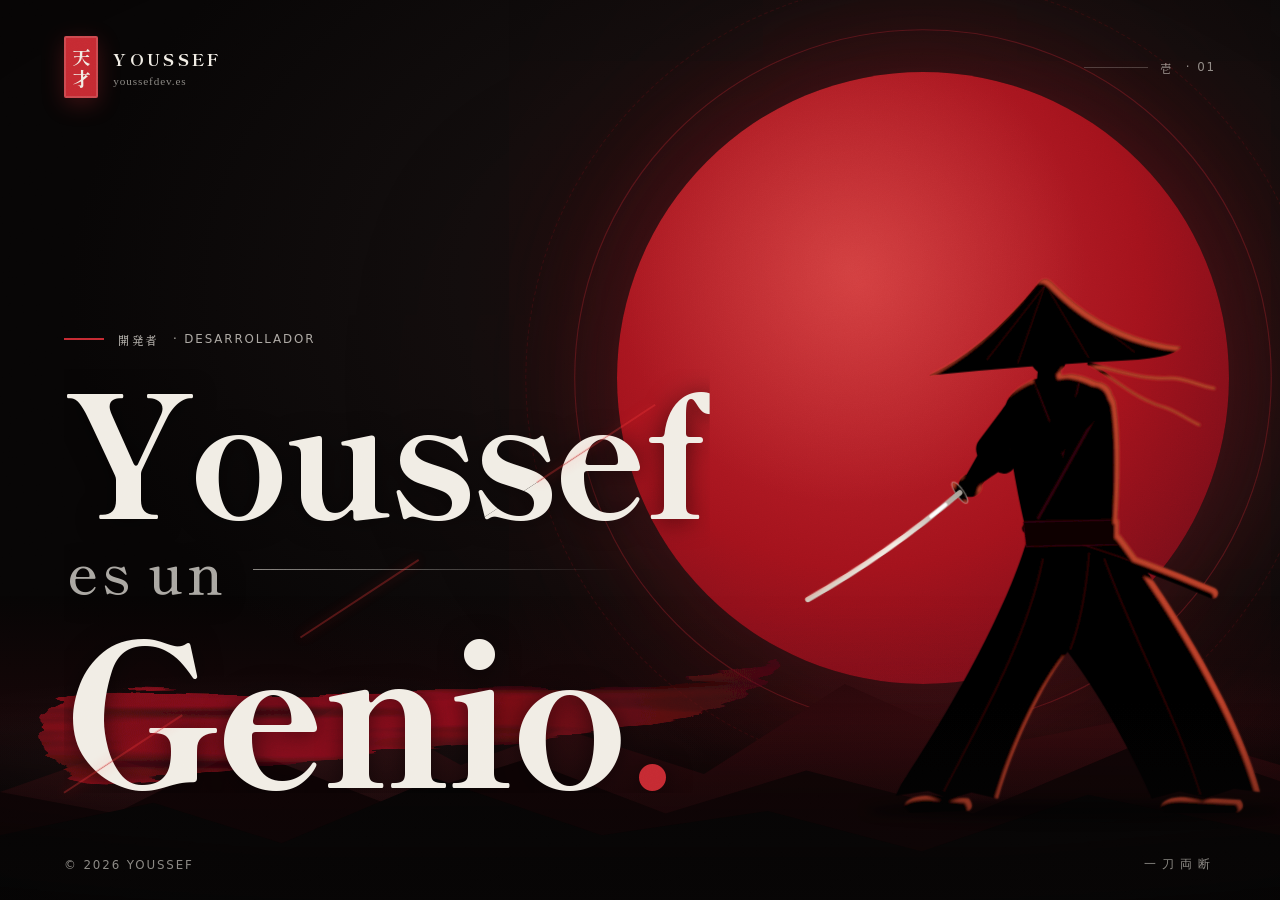
==== commit 133e266a: "Ajuste al samurai" ====
--- a/index.html
+++ b/index.html
@@ -3,7 +3,7 @@
 <head>
   <meta charset="UTF-8">
   <meta name="viewport" content="width=device-width, initial-scale=1, viewport-fit=cover">
-  <meta name="theme-color" content="#050303">
+  <meta name="theme-color" content="#070505">
   <meta name="color-scheme" content="dark">
   <title>Youssef es un Genio</title>
   <meta name="description" content="Youssef es un Genio. 天才.">
@@ -13,180 +13,260 @@
   <meta property="og:title" content="Youssef es un Genio">
   <meta property="og:description" content="Un solo corte. 一刀両断.">
   <meta name="twitter:card" content="summary">
-  <link rel="icon" href="data:image/svg+xml,%3Csvg xmlns='http://www.w3.org/2000/svg' viewBox='0 0 64 64'%3E%3Crect width='64' height='64' rx='8' fill='%23c4161f'/%3E%3Ctext x='32' y='45' font-size='38' text-anchor='middle' fill='%23efe6d6' font-family='serif'%3E%E5%A4%A9%3C/text%3E%3C/svg%3E">
+  <link rel="icon" href="data:image/svg+xml,%3Csvg xmlns='http://www.w3.org/2000/svg' viewBox='0 0 64 64'%3E%3Crect width='64' height='64' rx='6' fill='%23c52a32'/%3E%3Ctext x='32' y='45' font-size='38' text-anchor='middle' fill='%23f1ede5' font-family='serif'%3E%E5%A4%A9%3C/text%3E%3C/svg%3E">
 
   <link rel="preconnect" href="https://fonts.googleapis.com">
   <link rel="preconnect" href="https://fonts.gstatic.com" crossorigin>
   <link href="https://fonts.googleapis.com/css2?family=Shippori+Mincho+B1:wght@500;800&family=Zen+Kaku+Gothic+New:wght@500&display=swap" rel="stylesheet">
 
   <style>
+    /* ───────────────────────── Sistema ───────────────────────── */
     :root {
-      --negro: #050303;
-      --tinta: #0d0506;
-      --rojo: #c4161f;
-      --rojo-vivo: #ff3b3b;
-      --rojo-oscuro: #7d0d14;
-      --papel: #efe6d6;
-      --hoja: #e9e2d3;
-      --tenue: rgba(239, 230, 214, .55);
-      --margen: clamp(1.25rem, 5vw, 4.5rem);
+      /* Color */
+      --obsidiana: #070505;
+      --carbon: #120d0d;
+      --grafito: #1f1919;
+      --sangre: #780d19;
+      --carmesi: #a3121c;
+      --bermellon: #c52a32;
+      --filo: #ff3b3b;
+      --acero: #8a8784;
+      --marfil: #f1ede5;
+      --texto-2: rgba(241, 237, 229, .7);
+      --texto-3: rgba(241, 237, 229, .56);
+      --linea: rgba(241, 237, 229, .22);
+
+      /* Tipografía */
       --serif: "Shippori Mincho B1", "Yu Mincho", "Hiragino Mincho ProN", "Noto Serif JP", Georgia, serif;
       --sans: "Zen Kaku Gothic New", "Yu Gothic", "Hiragino Sans", system-ui, sans-serif;
+      --t-etiqueta: .74rem;
+      --t-titulo: clamp(2.75rem, min(15vw, 22vh), 10.5rem);
+
+      /* Espacio */
+      --margen: clamp(1.25rem, 5vw, 4.5rem);
+      --margen-sup: clamp(1rem, 3.5vw, 2.25rem);
+      --margen-inf: clamp(1rem, 3vh, 1.75rem);
+
+      /* Capas */
+      --z-vineta: 1;
+      --z-contenido: 2;
+      --z-ui: 3;
+      --z-destello: 4;
+      --z-grano: 5;
+
+      /* Movimiento: todo cuelga del instante del corte */
+      --golpe: 1.6s;
+      --salida: cubic-bezier(.16, 1, .3, 1);
+      --suave: cubic-bezier(.2, .8, .2, 1);
+
+      /* Paralaje (lo escribe el script) */
       --mx: 0; --my: 0;
     }
+
     * { box-sizing: border-box; }
     html, body { height: 100%; margin: 0; }
     body {
-      background: radial-gradient(ellipse 90% 80% at 72% 32%, #240809 0%, #120405 38%, var(--negro) 72%);
-      color: var(--papel);
+      background:
+        radial-gradient(ellipse 90% 80% at 72% 32%, #250a0c 0%, var(--carbon) 40%, var(--obsidiana) 74%);
+      color: var(--marfil);
       font-family: var(--serif);
       overflow: hidden;
       -webkit-font-smoothing: antialiased;
       text-rendering: optimizeLegibility;
     }
-    ::selection { background: var(--rojo); color: var(--papel); }
-
-    .escena { position: fixed; inset: 0; animation: sacudida .3s linear 1.6s; }
-
-    /* Capas con paralaje suave */
-    .capa {
-      position: absolute; inset: 0; pointer-events: none;
-      transform: translate3d(calc(var(--mx) * var(--p, 0) * 1px), calc(var(--my) * var(--p, 0) * 1px), 0);
-      transition: transform .9s cubic-bezier(.2, .8, .2, 1);
-      will-change: transform;
-    }
-
-    /* Sol rojo */
-    .sol {
+    ::selection { background: var(--bermellon); color: var(--marfil); }
+    [lang="ja"] { font-family: var(--serif); letter-spacing: .12em; }
+
+    .escena { position: fixed; inset: 0; animation: sacudida .3s linear var(--golpe); }
+
+    /* ───────────────────────── Fondo ───────────────────────── */
+    .capa { position: absolute; inset: 0; pointer-events: none; }
+    @media (pointer: fine) {
+      .capa {
+        transform: translate3d(calc(var(--mx) * var(--p, 0) * 1px), calc(var(--my) * var(--p, 0) * 1px), 0);
+        transition: transform .9s var(--suave);
+        will-change: transform;
+      }
+    }
+
+    .sol, .anillo {
       position: absolute; right: 4vw; top: 8vh;
       width: min(68vmin, 640px); aspect-ratio: 1; border-radius: 50%;
+    }
+    .sol {
       background:
-        radial-gradient(circle at 38% 32%, rgba(255, 120, 100, .28), transparent 42%),
-        radial-gradient(circle at 40% 35%, var(--rojo), var(--rojo-oscuro) 78%);
-      box-shadow: 0 0 120px 10px rgba(196, 22, 31, .28), 0 0 320px 40px rgba(125, 13, 20, .22);
+        radial-gradient(circle at 38% 32%, rgba(255, 130, 110, .26), transparent 42%),
+        radial-gradient(circle at 40% 35%, var(--bermellon), var(--carmesi) 52%, var(--sangre) 80%);
+      box-shadow: 0 0 120px 10px rgba(197, 42, 50, .24), 0 0 320px 40px rgba(120, 13, 25, .22);
       opacity: 0; animation: aparecer 1.6s ease-out .1s forwards;
     }
     .anillo {
-      position: absolute; right: 4vw; top: 8vh;
-      width: min(68vmin, 640px); aspect-ratio: 1; border-radius: 50%;
-      border: 1px solid rgba(196, 22, 31, .35);
+      border: 1px solid rgba(197, 42, 50, .32);
       transform: scale(1.14);
-      opacity: 0; animation: aparecer 2s ease-out 2.2s forwards;
-    }
-    .anillo.dos { transform: scale(1.3); border-color: rgba(196, 22, 31, .14); border-style: dashed; animation-delay: 2.5s; }
-
-    /* Montes y niebla */
+      opacity: 0; animation: aparecer 2s ease-out calc(var(--golpe) + .6s) forwards;
+    }
+    .anillo.dos { transform: scale(1.3); border-color: rgba(197, 42, 50, .13); border-style: dashed; animation-delay: calc(var(--golpe) + .9s); }
+
     .montes { position: absolute; left: 0; bottom: 0; width: 100%; }
     .montes.lejos { height: 30vh; opacity: 0; animation: aparecer 2s ease-out .4s forwards; }
     .montes.medio { height: 24vh; }
     .montes.cerca { height: 18vh; }
     .niebla {
-      position: absolute; left: 0; right: 0; bottom: 10vh; height: 22vh;
-      background: linear-gradient(to top, transparent, rgba(125, 13, 20, .12) 45%, transparent);
-      filter: blur(8px);
-    }
-
-    /* Samurái */
+      position: absolute; left: 0; right: 0; bottom: 8vh; height: 26vh;
+      background: linear-gradient(to top, transparent, rgba(120, 13, 25, .13) 45%, transparent);
+    }
+    .bruma {
+      position: absolute; left: -20%; right: -20%; bottom: 4vh; height: 30vh;
+      background:
+        radial-gradient(ellipse 35% 45% at 30% 60%, rgba(241, 237, 229, .05), transparent 70%),
+        radial-gradient(ellipse 30% 40% at 72% 50%, rgba(197, 42, 50, .07), transparent 70%);
+      animation: bruma 38s ease-in-out infinite alternate;
+    }
+
+    /* ───────────────────────── Samurái ───────────────────────── */
     .samurai {
       position: absolute; right: -2vw; bottom: 7vh;
       height: min(72vh, 105vw); width: auto; overflow: visible;
-      filter: drop-shadow(0 0 28px rgba(196, 22, 31, .22));
       opacity: 0; animation: aparecer 1s ease-out .7s forwards;
     }
-    /* Postura: jōdan → anticipación → kesagiri → zanshin */
-    .samurai .cuerpo { transform-origin: 180px 228px; animation: cuerpo 1.2s 1s both; }
-    .samurai .respira { transform-origin: 180px 228px; animation: respira 3.6s ease-in-out 2.2s infinite alternate; }
-    .samurai .brazos { transform-origin: 168px 140px; animation: brazos 1.2s 1s both; }
+    /* jōdan → anticipación → kesagiri → zanshin */
+    .samurai .cuerpo { transform-origin: 180px 228px; animation: cuerpo 1.2s calc(var(--golpe) - .6s) both; }
+    .samurai .respira { transform-origin: 180px 228px; animation: respira 3.6s ease-in-out calc(var(--golpe) + .6s) infinite alternate; }
+    .samurai .brazos { transform-origin: 168px 140px; animation: brazos 1.2s calc(var(--golpe) - .6s) both; }
     .estela path { stroke-dasharray: 1; stroke-dashoffset: 1;
-                   animation: trazo .162s cubic-bezier(.7, 0, 1, .6) 1.45s forwards, desvanecer .5s ease-out 1.62s forwards; }
-    .chispa { opacity: 0; animation: chispa .45s ease-out 1.6s forwards; }
-    .brillo { stroke-dasharray: .1 1.2; stroke-dashoffset: 1.2; animation: brillo 6s ease-in-out 2.6s infinite; }
+                   animation: trazo .162s cubic-bezier(.7, 0, 1, .6) calc(var(--golpe) - .15s) forwards,
+                              desvanecer .5s ease-out calc(var(--golpe) + .02s) forwards; }
+    .chispa { opacity: 0; animation: chispa .45s ease-out var(--golpe) forwards; }
+    .brillo { stroke-dasharray: .1 1.2; stroke-dashoffset: 1.2; animation: brillo 6s ease-in-out calc(var(--golpe) + 1s) infinite; }
     .polvo circle { opacity: 0; transform-box: fill-box; transform-origin: center;
-                    animation: polvo 1.1s cubic-bezier(.2, .8, .3, 1) 1.6s forwards; }
-
-    /* Cabecera */
+                    animation: polvo 1.1s var(--suave) var(--golpe) forwards; }
+
+    /* ───────────────────────── Cabecera ───────────────────────── */
+    .etiqueta {
+      font-family: var(--sans); font-size: var(--t-etiqueta); font-weight: 500;
+      letter-spacing: .16em; text-transform: uppercase; color: var(--texto-2);
+    }
     .cabecera {
-      position: absolute; top: 0; left: 0; right: 0; z-index: 3;
+      position: absolute; top: 0; left: 0; right: 0; z-index: var(--z-ui);
       display: flex; align-items: center; justify-content: space-between; gap: 1rem;
-      padding: clamp(1rem, 3.5vw, 2.25rem) var(--margen);
-      opacity: 0; animation: bajar 1s cubic-bezier(.16, 1, .3, 1) 2.5s forwards;
-    }
-    .marca { display: flex; align-items: center; gap: .9rem; color: inherit; text-decoration: none; }
+      padding: var(--margen-sup) var(--margen);
+      opacity: 0; animation: bajar 1s var(--salida) calc(var(--golpe) + .9s) forwards;
+    }
+    .marca {
+      display: flex; align-items: center; gap: .95rem;
+      color: inherit; text-decoration: none; border-radius: 2px;
+    }
+    .marca:focus-visible { outline: 1px solid var(--marfil); outline-offset: 8px; }
     .sello {
       width: 34px; height: 62px; flex: none;
       display: flex; flex-direction: column; align-items: center; justify-content: center;
-      background: var(--rojo); color: var(--papel);
-      font-size: 19px; font-weight: 800; line-height: 1.12; border-radius: 3px;
-      box-shadow: inset 0 0 0 2px rgba(239, 230, 214, .16), 0 6px 22px rgba(196, 22, 31, .3);
-    }
-    .marca-texto { display: flex; flex-direction: column; gap: .2rem; }
-    .marca-texto strong { font-size: 1.05rem; font-weight: 800; letter-spacing: .32em; text-transform: uppercase; }
-    .etiqueta, .marca-texto small {
-      font-family: var(--sans); font-size: .72rem; font-weight: 500;
-      letter-spacing: .28em; text-transform: uppercase; color: var(--tenue);
-    }
-    .indice { display: flex; align-items: center; gap: .75rem; }
-    .indice::before { content: ""; width: clamp(1.5rem, 5vw, 4rem); height: 1px; background: rgba(239, 230, 214, .3); }
-
-    /* Texto vertical */
+      background: var(--bermellon); color: var(--marfil);
+      font-size: 19px; font-weight: 800; line-height: 1.12; letter-spacing: 0; border-radius: 2px;
+      box-shadow: inset 0 0 0 2px rgba(241, 237, 229, .16), 0 6px 22px rgba(197, 42, 50, .28);
+      transition: transform .5s var(--salida), box-shadow .5s var(--salida);
+    }
+    .marca-texto { display: flex; flex-direction: column; gap: .25rem; }
+    .marca-texto strong {
+      position: relative; align-self: flex-start;
+      font-size: 1.05rem; font-weight: 800; letter-spacing: .2em; text-transform: uppercase;
+    }
+    .marca-texto strong::after {
+      content: ""; position: absolute; left: 0; right: .2em; bottom: -.3rem; height: 1px;
+      background: var(--bermellon); transform: scaleX(0); transform-origin: left;
+      transition: transform .5s var(--salida);
+    }
+    .marca-texto small { font-size: .7rem; letter-spacing: .08em; text-transform: none; color: var(--texto-3); }
+    .marca:hover .sello, .marca:focus-visible .sello { transform: rotate(-4deg) translateY(-1px); box-shadow: inset 0 0 0 2px rgba(241, 237, 229, .24), 0 10px 28px rgba(197, 42, 50, .4); }
+    .marca:hover strong::after, .marca:focus-visible strong::after { transform: scaleX(1); }
+    .marca:active .sello { transform: scale(.96); }
+
+    .indice { display: flex; align-items: center; gap: .75rem; color: var(--texto-3); }
+    .indice::before { content: ""; width: clamp(1.5rem, 5vw, 4rem); height: 1px; background: var(--linea); }
+
     .vertical {
-      position: absolute; z-index: 2; left: var(--margen); top: clamp(7rem, 18vh, 10rem); margin: 0;
-      writing-mode: vertical-rl; font-size: .95rem; letter-spacing: .6em; color: var(--tenue);
-      display: none; opacity: 0; animation: aparecer 1.4s ease-out 2.8s forwards;
-    }
-    .vertical::before { content: ""; display: inline-block; width: 1px; height: 3rem; margin-bottom: 1rem; background: var(--rojo); }
-
-    /* Texto cortado en diagonal */
-    main { position: absolute; left: 0; bottom: 0; z-index: 2; padding: var(--margen); padding-bottom: calc(8vh + 2.5rem); }
+      position: absolute; z-index: var(--z-contenido); left: var(--margen); top: clamp(7rem, 18vh, 10rem); margin: 0;
+      writing-mode: vertical-rl; font-size: .95rem; letter-spacing: .5em; color: var(--texto-3);
+      display: none; opacity: 0; animation: aparecer 1.4s ease-out calc(var(--golpe) + 1.2s) forwards;
+    }
+    .vertical::before { content: ""; display: inline-block; width: 1px; height: 3rem; margin-bottom: 1rem; background: var(--bermellon); }
+
+    /* ───────────────────────── Título ───────────────────────── */
+    main {
+      position: absolute; left: 0; bottom: 0; z-index: var(--z-contenido);
+      padding: var(--margen); padding-bottom: calc(7vh + 2.75rem);
+    }
     .kicker {
-      display: flex; align-items: center; gap: .9rem; margin: 0 0 clamp(.75rem, 2vh, 1.5rem);
-      opacity: 0; animation: subir 1s cubic-bezier(.16, 1, .3, 1) 2.3s forwards;
-    }
-    .kicker::before { content: ""; width: 2.5rem; height: 2px; background: var(--rojo); }
+      display: flex; align-items: center; gap: .9rem; margin: 0 0 clamp(.9rem, 2.4vh, 1.75rem);
+      opacity: 0; animation: subir 1s var(--salida) calc(var(--golpe) + .7s) forwards;
+    }
+    .kicker::before { content: ""; width: 2.5rem; height: 2px; background: var(--bermellon); }
+    .kicker [lang="ja"] { text-transform: none; }
+
     .titulo {
-      position: relative; display: grid; margin: 0;
-      font-size: clamp(3.2rem, 14vw, 11rem); font-weight: 800;
-      line-height: .95; letter-spacing: -.025em;
+      position: relative; isolation: isolate; display: grid; margin: 0;
+      font-size: var(--t-titulo); font-weight: 800; line-height: .92; letter-spacing: -.025em;
       text-shadow: 0 2px 24px rgba(0, 0, 0, .55);
     }
     .mitad { grid-area: 1 / 1; opacity: 0; }
-    .mitad span { display: block; }
-    .mitad.a { clip-path: polygon(0 0, 100% 0, 0 100%);   --d: -16px; animation: corte 1.2s cubic-bezier(.16, 1, .3, 1) 1.62s forwards; }
-    .mitad.b { clip-path: polygon(100% 0, 100% 100%, 0 100%); --d: 16px; animation: corte 1.2s cubic-bezier(.16, 1, .3, 1) 1.62s forwards; }
-    .punto { color: var(--rojo); }
+    .mitad > span { display: block; }
+    .mitad.a { clip-path: polygon(0 0, 100% 0, 0 100%);       --d: -16px; animation: corte 1.2s var(--salida) calc(var(--golpe) + .02s) forwards; }
+    .mitad.b { clip-path: polygon(100% 0, 100% 100%, 0 100%); --d: 16px;  animation: corte 1.2s var(--salida) calc(var(--golpe) + .02s) forwards; }
+    .mitad > .l2 {
+      display: flex; align-items: center; gap: .5em;
+      margin: .2em 0 .12em .06em;
+      font-size: .34em; font-weight: 500; letter-spacing: .04em; line-height: 1.2; color: var(--texto-2);
+    }
+    .l2::after {
+      content: ""; flex: 1; max-width: 6.5em; height: 1px;
+      background: linear-gradient(90deg, rgba(241, 237, 229, .55), transparent);
+    }
+    .l3 { font-size: 1.18em; }
+    .punto { color: var(--bermellon); }
+
     .costura { position: absolute; inset: 0; width: 100%; height: 100%; overflow: visible; pointer-events: none;
-               filter: drop-shadow(0 0 6px #ff2a2a); opacity: 0; animation: costura 1.8s ease-out 1.62s forwards; }
-    .costura line { stroke: var(--rojo-vivo); stroke-width: 2; stroke-dasharray: 1; stroke-dashoffset: 1;
-                    animation: trazo .2s linear 1.62s forwards; }
-
-    /* Pie */
+               filter: drop-shadow(0 0 6px #ff2a2a); opacity: 0; animation: costura 1.8s ease-out calc(var(--golpe) + .02s) forwards; }
+    .costura line { stroke: var(--filo); stroke-width: 2; stroke-dasharray: 1; stroke-dashoffset: 1;
+                    animation: trazo .2s linear calc(var(--golpe) + .02s) forwards; }
+
+    /* Pincelada sumi-e bajo «Genio.» */
+    .pincel {
+      position: absolute; z-index: -1; left: -.3em; bottom: -.1em;
+      width: 4.6em; height: 1.05em; overflow: visible; pointer-events: none;
+      clip-path: inset(0 0 0 0);
+      animation: pincel .8s cubic-bezier(.6, 0, .2, 1) calc(var(--golpe) + .25s) both;
+    }
+
+    /* ───────────────────────── Pie ───────────────────────── */
     .pie {
-      position: absolute; left: 0; right: 0; bottom: 0; z-index: 3;
+      position: absolute; left: 0; right: 0; bottom: 0; z-index: var(--z-ui);
       display: flex; justify-content: space-between; align-items: center; gap: 1rem;
-      padding: 0 var(--margen) clamp(1rem, 3vh, 1.75rem);
-      opacity: 0; animation: aparecer 1.2s ease-out 3s forwards;
-    }
-    .pie .etiqueta { color: rgba(239, 230, 214, .4); }
-    .pie .jp { font-family: var(--serif); letter-spacing: .5em; text-transform: none; }
-
-    /* Atmósfera */
-    .destello { position: absolute; inset: 0; pointer-events: none; opacity: 0; z-index: 4;
-      background: radial-gradient(circle at 40% 60%, rgba(255,255,255,.95), rgba(255,40,40,.5) 40%, transparent 75%);
-      animation: destello .55s ease-out 1.6s forwards; }
-    .vineta { position: absolute; inset: 0; pointer-events: none; z-index: 1;
-      background: radial-gradient(ellipse 120% 100% at 50% 45%, transparent 55%, rgba(0, 0, 0, .65)); }
+      padding: 0 var(--margen) var(--margen-inf);
+      opacity: 0; animation: aparecer 1.2s ease-out calc(var(--golpe) + 1.4s) forwards;
+    }
+    .pie .etiqueta { color: var(--texto-3); }
+    .pie [lang="ja"] { letter-spacing: .5em; }
+
+    /* ───────────────────────── Atmósfera ───────────────────────── */
+    .destello { position: absolute; inset: 0; pointer-events: none; opacity: 0; z-index: var(--z-destello);
+      background: radial-gradient(circle at 40% 60%, rgba(255, 255, 255, .8), rgba(255, 40, 40, .45) 40%, transparent 75%);
+      animation: destello .55s ease-out var(--golpe) forwards; }
+    .vineta { position: absolute; inset: 0; pointer-events: none; z-index: var(--z-vineta);
+      background:
+        radial-gradient(ellipse 120% 100% at 50% 45%, transparent 55%, rgba(0, 0, 0, .65)),
+        linear-gradient(to top, rgba(7, 5, 5, .55), transparent 22%); }
     .grano {
-      position: fixed; inset: -50%; pointer-events: none; z-index: 5; opacity: .09; mix-blend-mode: overlay;
-      background-image: url("data:image/svg+xml,%3Csvg xmlns='http://www.w3.org/2000/svg' width='180' height='180'%3E%3Cfilter id='n'%3E%3CfeTurbulence type='fractalNoise' baseFrequency='.85' numOctaves='3' stitchTiles='stitch'/%3E%3C/filter%3E%3Crect width='100%25' height='100%25' filter='url(%23n)'/%3E%3C/svg%3E");
-      animation: grano 1s steps(4) infinite;
-    }
+      position: fixed; inset: 0; pointer-events: none; z-index: var(--z-grano); opacity: .07;
+      background-image: url("data:image/svg+xml,%3Csvg xmlns='http://www.w3.org/2000/svg' width='180' height='180'%3E%3Cfilter id='n'%3E%3CfeTurbulence type='fractalNoise' baseFrequency='.85' numOctaves='3' stitchTiles='stitch'/%3E%3CfeColorMatrix type='saturate' values='0'/%3E%3C/filter%3E%3Crect width='100%25' height='100%25' filter='url(%23n)'/%3E%3C/svg%3E");
+    }
+    @media (pointer: fine) { .grano { opacity: .1; mix-blend-mode: overlay; } }
 
     .petalo {
-      position: fixed; top: 0; z-index: 2; pointer-events: none;
-      width: 10px; height: 10px; background: var(--rojo);
+      position: fixed; top: 0; z-index: var(--z-contenido); pointer-events: none;
+      width: 10px; height: 10px; background: var(--bermellon);
       border-radius: 100% 0 100% 0; animation: caer linear infinite both;
     }
 
+    /* ───────────────────────── Animaciones ───────────────────────── */
     @keyframes aparecer { to { opacity: 1; } }
     @keyframes subir { from { opacity: 0; transform: translateY(12px); } to { opacity: 1; transform: none; } }
     @keyframes bajar { from { opacity: 0; transform: translateY(-12px); } to { opacity: 1; transform: none; } }
@@ -217,45 +297,52 @@
       to   { opacity: 1; transform: translate(0, 0); }
     }
     @keyframes costura { 0% { opacity: 1; } 100% { opacity: .3; } }
+    @keyframes pincel { from { clip-path: inset(0 100% 0 0); } to { clip-path: inset(0 0 0 0); } }
     @keyframes destello { 0% { opacity: 0; } 12% { opacity: 1; } 100% { opacity: 0; } }
     @keyframes sacudida {
-      0% { transform: none; } 20% { transform: translate(-6px, 3px); } 40% { transform: translate(5px, -3px); }
-      60% { transform: translate(-3px, 2px); } 100% { transform: none; }
-    }
-    @keyframes grano {
-      0% { transform: translate(0, 0); } 25% { transform: translate(-3%, 2%); }
-      50% { transform: translate(2%, -3%); } 75% { transform: translate(-2%, -1%); } 100% { transform: translate(0, 0); }
-    }
+      0% { transform: none; } 25% { transform: translate(-4px, 2px); } 50% { transform: translate(3px, -2px); }
+      75% { transform: translate(-1px, 1px); } 100% { transform: none; }
+    }
+    @keyframes bruma { from { transform: translateX(-4%); } to { transform: translateX(4%); } }
     @keyframes caer {
       0%   { transform: translate(0, -8vh) rotate(0); }
       50%  { transform: translate(var(--x1, 7vw), 50vh) rotate(200deg); }
       100% { transform: translate(var(--x2, -4vw), 108vh) rotate(380deg); }
     }
 
-    @media (min-width: 900px) and (min-height: 820px) { .vertical { display: block; } }
+    /* ───────────────────────── Adaptación ───────────────────────── */
+    @media (min-width: 900px) and (min-height: 1000px) { .vertical { display: block; } }
     @media (max-width: 600px) {
-      .indice::before { display: none; }
-      .marca-texto small { display: none; }
-      .pie .jp { display: none; }
+      :root { --t-titulo: clamp(2.75rem, min(17.5vw, 22vh), 10.5rem); }
+      .indice::before, .marca-texto small, .pie [lang="ja"] { display: none; }
+    }
+    @media (max-aspect-ratio: 3/4) {
+      .sol, .anillo { top: 21vh; right: 6vw; width: min(80vw, 560px); }
+      .samurai { height: min(60vh, 122vw); }
+    }
+    @media (max-height: 520px) {
+      :root { --t-titulo: clamp(2.5rem, min(15vw, 20vh), 10.5rem); --margen-sup: .9rem; }
+      .kicker { display: none; }
+      .sello { width: 28px; height: 50px; font-size: 16px; }
+      main { padding-bottom: calc(4vh + 2.25rem); }
     }
 
     @media (prefers-reduced-motion: reduce) {
       *, *::before, *::after { animation: none !important; transition: none !important; }
       .sol, .anillo, .montes.lejos, .samurai, .mitad, .cabecera, .kicker, .vertical, .pie { opacity: 1; }
       .samurai .cuerpo { transform: translateY(2px) rotate(-3deg); }
-      .brillo, .chispa, .polvo { display: none; }
+      .samurai .brazos { transform: none; }
       .costura { opacity: .3; }
       .costura line { stroke-dashoffset: 0; }
-      .estela, .destello { display: none; }
-      .samurai .brazos { transform: none; }
+      .estela, .destello, .brillo, .chispa, .polvo { display: none; }
     }
   </style>
 </head>
 <body>
   <div class="escena">
-    <div class="capa" style="--p: 8">
-      <div class="anillo dos" aria-hidden="true"></div>
-      <div class="anillo" aria-hidden="true"></div>
+    <div class="capa" style="--p: 8" aria-hidden="true">
+      <div class="anillo dos"></div>
+      <div class="anillo"></div>
       <div class="sol"></div>
     </div>
 
@@ -264,6 +351,7 @@
         <path d="M0 30 L0 18 L8 14 L16 17 L27 8 L36 15 L44 11 L55 16 L66 6 L77 13 L88 10 L100 15 L100 30 Z" fill="#1f0709"/>
       </svg>
       <div class="niebla"></div>
+      <div class="bruma"></div>
     </div>
     <div class="capa" style="--p: 10" aria-hidden="true">
       <svg class="montes medio" viewBox="0 0 100 20" preserveAspectRatio="none">
@@ -272,7 +360,7 @@
     </div>
     <div class="capa" style="--p: 14" aria-hidden="true">
       <svg class="montes cerca" viewBox="0 0 100 20" preserveAspectRatio="none">
-        <path d="M0 20 L0 12 L12 8 L22 13 L34 5 L47 12 L60 9 L72 14 L85 7 L100 12 L100 20 Z" fill="#050303"/>
+        <path d="M0 20 L0 12 L12 8 L22 13 L34 5 L47 12 L60 9 L72 14 L85 7 L100 12 L100 20 Z" fill="#070505"/>
       </svg>
     </div>
 
@@ -393,22 +481,39 @@
 
     <header class="cabecera">
       <a class="marca" href="/" aria-label="Youssef — inicio">
-        <span class="sello" aria-hidden="true"><span>天</span><span>才</span></span>
+        <span class="sello" lang="ja" aria-hidden="true"><span>天</span><span>才</span></span>
         <span class="marca-texto">
           <strong>Youssef</strong>
           <small>youssefdev.es</small>
         </span>
       </a>
-      <span class="indice etiqueta">壱 · 01</span>
+      <span class="indice etiqueta"><span lang="ja">壱</span> · 01</span>
     </header>
 
-    <p class="vertical" aria-hidden="true">天才の道</p>
+    <p class="vertical" lang="ja" aria-hidden="true">天才の道</p>
 
     <main>
-      <p class="kicker etiqueta">開発者 · Desarrollador</p>
+      <p class="kicker etiqueta"><span lang="ja">開発者</span> · Desarrollador</p>
       <h1 class="titulo" aria-label="Youssef es un Genio.">
-        <span class="mitad a" aria-hidden="true"><span>Youssef</span><span>es un</span><span>Genio<b class="punto">.</b></span></span>
-        <span class="mitad b" aria-hidden="true"><span>Youssef</span><span>es un</span><span>Genio<b class="punto">.</b></span></span>
+        <svg class="pincel" viewBox="0 0 400 100" preserveAspectRatio="none" aria-hidden="true">
+          <defs>
+            <filter id="tinta" x="-5%" y="-40%" width="110%" height="180%">
+              <feTurbulence type="fractalNoise" baseFrequency=".018 .22" numOctaves="2" seed="4" result="ruido"/>
+              <feDisplacementMap in="SourceGraphic" in2="ruido" scale="12" xChannelSelector="R" yChannelSelector="G" result="borde"/>
+              <feTurbulence type="fractalNoise" baseFrequency=".005 .09" numOctaves="2" seed="9" result="vetas"/>
+              <feColorMatrix in="vetas" type="matrix" values="0 0 0 0 0  0 0 0 0 0  0 0 0 0 0  -2 0 0 0 1.85" result="mascara"/>
+              <feComposite in="borde" in2="mascara" operator="in"/>
+            </filter>
+            <linearGradient id="sumi" x1="0" x2="1" y1="0" y2="0">
+              <stop offset="0" stop-color="#780d19"/>
+              <stop offset=".55" stop-color="#8f101b"/>
+              <stop offset="1" stop-color="#5c0912" stop-opacity=".6"/>
+            </linearGradient>
+          </defs>
+          <path filter="url(#tinta)" fill="url(#sumi)" d="M14 58 C12 40 30 30 52 32 C130 36 230 34 320 30 C352 29 378 24 398 14 C388 32 366 46 330 52 C250 64 150 72 60 84 C34 88 16 76 14 58 Z"/>
+        </svg>
+        <span class="mitad a" aria-hidden="true"><span class="l1">Youssef</span><span class="l2">es un</span><span class="l3">Genio<b class="punto">.</b></span></span>
+        <span class="mitad b" aria-hidden="true"><span class="l1">Youssef</span><span class="l2">es un</span><span class="l3">Genio<b class="punto">.</b></span></span>
         <svg class="costura" viewBox="0 0 100 100" preserveAspectRatio="none" aria-hidden="true">
           <line pathLength="1" x1="0" y1="100" x2="100" y2="0" vector-effect="non-scaling-stroke"/>
         </svg>
@@ -417,7 +522,7 @@
 
     <footer class="pie">
       <span class="etiqueta">© 2026 Youssef</span>
-      <span class="etiqueta jp">一刀両断</span>
+      <span class="etiqueta" lang="ja">一刀両断</span>
     </footer>
 
     <div class="destello" aria-hidden="true"></div>
@@ -425,16 +530,23 @@
   <div class="grano" aria-hidden="true"></div>
 
   <script>
-    const quieto = window.matchMedia("(prefers-reduced-motion: reduce)").matches;
-    if (quieto) document.querySelector(".samurai").pauseAnimations();
-
-    if (!quieto) {
-      const tonos = ["#c4161f", "#c4161f", "#e0333a", "#e9c9c0"];
-      for (let i = 0; i < 18; i++) {
+    (() => {
+      const quieto = window.matchMedia("(prefers-reduced-motion: reduce)").matches;
+      if (quieto) {
+        document.querySelector(".samurai")?.pauseAnimations?.();
+        return;
+      }
+
+      // Pétalos: menos en pantallas pequeñas
+      const total = window.innerWidth < 600 ? 10 : 18;
+      const tonos = ["#c52a32", "#c52a32", "#a3121c", "#e9c9c0"];
+      const lote = document.createDocumentFragment();
+      for (let i = 0; i < total; i++) {
         const p = document.createElement("span");
         const lejos = Math.random() < .35;
         const lado = 5 + Math.random() * 10;
         p.className = "petalo";
+        p.setAttribute("aria-hidden", "true");
         p.style.left = Math.random() * 100 + "vw";
         p.style.width = p.style.height = (lejos ? 4 + Math.random() * 4 : 7 + Math.random() * 7) + "px";
         p.style.background = tonos[Math.floor(Math.random() * tonos.length)];
@@ -444,9 +556,11 @@
         p.style.setProperty("--x2", (Math.random() - .5) * 2 * lado + "vw");
         p.style.animationDuration = (lejos ? 14 : 9) + Math.random() * 8 + "s";
         p.style.animationDelay = 2.4 + Math.random() * 8 + "s";
-        document.body.appendChild(p);
+        lote.appendChild(p);
       }
-
+      document.body.appendChild(lote);
+
+      // Paralaje solo con ratón
       if (window.matchMedia("(pointer: fine)").matches) {
         const raiz = document.documentElement;
         let marco = 0;
@@ -458,7 +572,7 @@
           });
         }, { passive: true });
       }
-    }
+    })();
   </script>
 </body>
 </html>
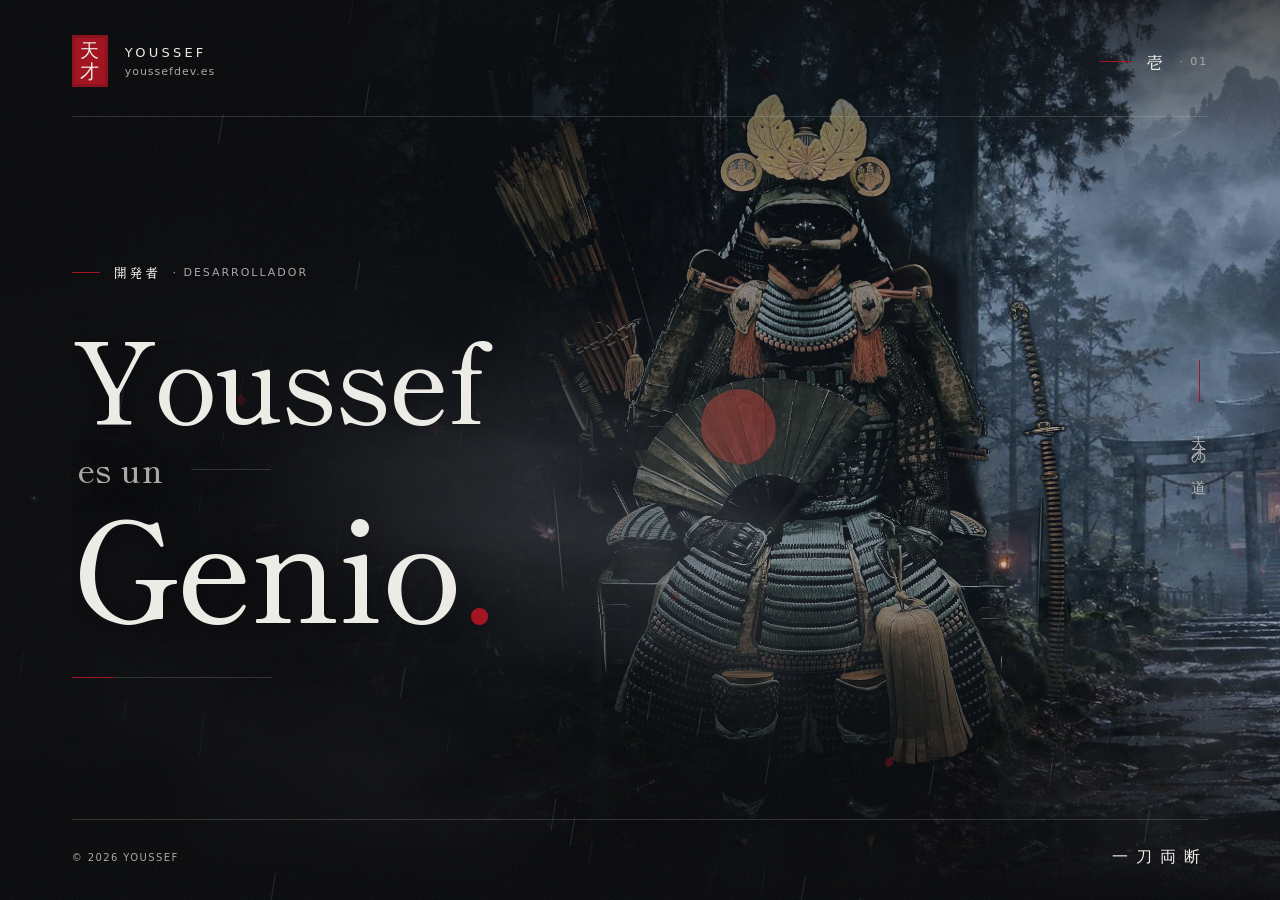
==== commit af916179: "Mejora sustancial de la interfaz" ====
--- a/index.html
+++ b/index.html
@@ -3,7 +3,7 @@
 <head>
   <meta charset="UTF-8">
   <meta name="viewport" content="width=device-width, initial-scale=1, viewport-fit=cover">
-  <meta name="theme-color" content="#070505">
+  <meta name="theme-color" content="#08090b">
   <meta name="color-scheme" content="dark">
   <title>Youssef es un Genio</title>
   <meta name="description" content="Youssef es un Genio. 天才.">
@@ -13,566 +13,77 @@
   <meta property="og:title" content="Youssef es un Genio">
   <meta property="og:description" content="Un solo corte. 一刀両断.">
   <meta name="twitter:card" content="summary">
-  <link rel="icon" href="data:image/svg+xml,%3Csvg xmlns='http://www.w3.org/2000/svg' viewBox='0 0 64 64'%3E%3Crect width='64' height='64' rx='6' fill='%23c52a32'/%3E%3Ctext x='32' y='45' font-size='38' text-anchor='middle' fill='%23f1ede5' font-family='serif'%3E%E5%A4%A9%3C/text%3E%3C/svg%3E">
+  <link rel="icon" href="data:image/svg+xml,%3Csvg xmlns='http://www.w3.org/2000/svg' viewBox='0 0 64 64'%3E%3Crect width='64' height='64' rx='6' fill='%23a31522'/%3E%3Ctext x='32' y='45' font-size='38' text-anchor='middle' fill='%23edebe6' font-family='serif'%3E%E5%A4%A9%3C/text%3E%3C/svg%3E">
 
+  <link rel="preload" as="image" href="assets/img/bosque.webp" type="image/webp" fetchpriority="high">
+  <link rel="preload" as="image" href="assets/img/samurai.webp" type="image/webp">
   <link rel="preconnect" href="https://fonts.googleapis.com">
   <link rel="preconnect" href="https://fonts.gstatic.com" crossorigin>
   <link href="https://fonts.googleapis.com/css2?family=Shippori+Mincho+B1:wght@500;800&family=Zen+Kaku+Gothic+New:wght@500&display=swap" rel="stylesheet">
-
-  <style>
-    /* ───────────────────────── Sistema ───────────────────────── */
-    :root {
-      /* Color */
-      --obsidiana: #070505;
-      --carbon: #120d0d;
-      --grafito: #1f1919;
-      --sangre: #780d19;
-      --carmesi: #a3121c;
-      --bermellon: #c52a32;
-      --filo: #ff3b3b;
-      --acero: #8a8784;
-      --marfil: #f1ede5;
-      --texto-2: rgba(241, 237, 229, .7);
-      --texto-3: rgba(241, 237, 229, .56);
-      --linea: rgba(241, 237, 229, .22);
-
-      /* Tipografía */
-      --serif: "Shippori Mincho B1", "Yu Mincho", "Hiragino Mincho ProN", "Noto Serif JP", Georgia, serif;
-      --sans: "Zen Kaku Gothic New", "Yu Gothic", "Hiragino Sans", system-ui, sans-serif;
-      --t-etiqueta: .74rem;
-      --t-titulo: clamp(2.75rem, min(15vw, 22vh), 10.5rem);
-
-      /* Espacio */
-      --margen: clamp(1.25rem, 5vw, 4.5rem);
-      --margen-sup: clamp(1rem, 3.5vw, 2.25rem);
-      --margen-inf: clamp(1rem, 3vh, 1.75rem);
-
-      /* Capas */
-      --z-vineta: 1;
-      --z-contenido: 2;
-      --z-ui: 3;
-      --z-destello: 4;
-      --z-grano: 5;
-
-      /* Movimiento: todo cuelga del instante del corte */
-      --golpe: 1.6s;
-      --salida: cubic-bezier(.16, 1, .3, 1);
-      --suave: cubic-bezier(.2, .8, .2, 1);
-
-      /* Paralaje (lo escribe el script) */
-      --mx: 0; --my: 0;
-    }
-
-    * { box-sizing: border-box; }
-    html, body { height: 100%; margin: 0; }
-    body {
-      background:
-        radial-gradient(ellipse 90% 80% at 72% 32%, #250a0c 0%, var(--carbon) 40%, var(--obsidiana) 74%);
-      color: var(--marfil);
-      font-family: var(--serif);
-      overflow: hidden;
-      -webkit-font-smoothing: antialiased;
-      text-rendering: optimizeLegibility;
-    }
-    ::selection { background: var(--bermellon); color: var(--marfil); }
-    [lang="ja"] { font-family: var(--serif); letter-spacing: .12em; }
-
-    .escena { position: fixed; inset: 0; animation: sacudida .3s linear var(--golpe); }
-
-    /* ───────────────────────── Fondo ───────────────────────── */
-    .capa { position: absolute; inset: 0; pointer-events: none; }
-    @media (pointer: fine) {
-      .capa {
-        transform: translate3d(calc(var(--mx) * var(--p, 0) * 1px), calc(var(--my) * var(--p, 0) * 1px), 0);
-        transition: transform .9s var(--suave);
-        will-change: transform;
-      }
-    }
-
-    .sol, .anillo {
-      position: absolute; right: 4vw; top: 8vh;
-      width: min(68vmin, 640px); aspect-ratio: 1; border-radius: 50%;
-    }
-    .sol {
-      background:
-        radial-gradient(circle at 38% 32%, rgba(255, 130, 110, .26), transparent 42%),
-        radial-gradient(circle at 40% 35%, var(--bermellon), var(--carmesi) 52%, var(--sangre) 80%);
-      box-shadow: 0 0 120px 10px rgba(197, 42, 50, .24), 0 0 320px 40px rgba(120, 13, 25, .22);
-      opacity: 0; animation: aparecer 1.6s ease-out .1s forwards;
-    }
-    .anillo {
-      border: 1px solid rgba(197, 42, 50, .32);
-      transform: scale(1.14);
-      opacity: 0; animation: aparecer 2s ease-out calc(var(--golpe) + .6s) forwards;
-    }
-    .anillo.dos { transform: scale(1.3); border-color: rgba(197, 42, 50, .13); border-style: dashed; animation-delay: calc(var(--golpe) + .9s); }
-
-    .montes { position: absolute; left: 0; bottom: 0; width: 100%; }
-    .montes.lejos { height: 30vh; opacity: 0; animation: aparecer 2s ease-out .4s forwards; }
-    .montes.medio { height: 24vh; }
-    .montes.cerca { height: 18vh; }
-    .niebla {
-      position: absolute; left: 0; right: 0; bottom: 8vh; height: 26vh;
-      background: linear-gradient(to top, transparent, rgba(120, 13, 25, .13) 45%, transparent);
-    }
-    .bruma {
-      position: absolute; left: -20%; right: -20%; bottom: 4vh; height: 30vh;
-      background:
-        radial-gradient(ellipse 35% 45% at 30% 60%, rgba(241, 237, 229, .05), transparent 70%),
-        radial-gradient(ellipse 30% 40% at 72% 50%, rgba(197, 42, 50, .07), transparent 70%);
-      animation: bruma 38s ease-in-out infinite alternate;
-    }
-
-    /* ───────────────────────── Samurái ───────────────────────── */
-    .samurai {
-      position: absolute; right: -2vw; bottom: 7vh;
-      height: min(72vh, 105vw); width: auto; overflow: visible;
-      opacity: 0; animation: aparecer 1s ease-out .7s forwards;
-    }
-    /* jōdan → anticipación → kesagiri → zanshin */
-    .samurai .cuerpo { transform-origin: 180px 228px; animation: cuerpo 1.2s calc(var(--golpe) - .6s) both; }
-    .samurai .respira { transform-origin: 180px 228px; animation: respira 3.6s ease-in-out calc(var(--golpe) + .6s) infinite alternate; }
-    .samurai .brazos { transform-origin: 168px 140px; animation: brazos 1.2s calc(var(--golpe) - .6s) both; }
-    .estela path { stroke-dasharray: 1; stroke-dashoffset: 1;
-                   animation: trazo .162s cubic-bezier(.7, 0, 1, .6) calc(var(--golpe) - .15s) forwards,
-                              desvanecer .5s ease-out calc(var(--golpe) + .02s) forwards; }
-    .chispa { opacity: 0; animation: chispa .45s ease-out var(--golpe) forwards; }
-    .brillo { stroke-dasharray: .1 1.2; stroke-dashoffset: 1.2; animation: brillo 6s ease-in-out calc(var(--golpe) + 1s) infinite; }
-    .polvo circle { opacity: 0; transform-box: fill-box; transform-origin: center;
-                    animation: polvo 1.1s var(--suave) var(--golpe) forwards; }
-
-    /* ───────────────────────── Cabecera ───────────────────────── */
-    .etiqueta {
-      font-family: var(--sans); font-size: var(--t-etiqueta); font-weight: 500;
-      letter-spacing: .16em; text-transform: uppercase; color: var(--texto-2);
-    }
-    .cabecera {
-      position: absolute; top: 0; left: 0; right: 0; z-index: var(--z-ui);
-      display: flex; align-items: center; justify-content: space-between; gap: 1rem;
-      padding: var(--margen-sup) var(--margen);
-      opacity: 0; animation: bajar 1s var(--salida) calc(var(--golpe) + .9s) forwards;
-    }
-    .marca {
-      display: flex; align-items: center; gap: .95rem;
-      color: inherit; text-decoration: none; border-radius: 2px;
-    }
-    .marca:focus-visible { outline: 1px solid var(--marfil); outline-offset: 8px; }
-    .sello {
-      width: 34px; height: 62px; flex: none;
-      display: flex; flex-direction: column; align-items: center; justify-content: center;
-      background: var(--bermellon); color: var(--marfil);
-      font-size: 19px; font-weight: 800; line-height: 1.12; letter-spacing: 0; border-radius: 2px;
-      box-shadow: inset 0 0 0 2px rgba(241, 237, 229, .16), 0 6px 22px rgba(197, 42, 50, .28);
-      transition: transform .5s var(--salida), box-shadow .5s var(--salida);
-    }
-    .marca-texto { display: flex; flex-direction: column; gap: .25rem; }
-    .marca-texto strong {
-      position: relative; align-self: flex-start;
-      font-size: 1.05rem; font-weight: 800; letter-spacing: .2em; text-transform: uppercase;
-    }
-    .marca-texto strong::after {
-      content: ""; position: absolute; left: 0; right: .2em; bottom: -.3rem; height: 1px;
-      background: var(--bermellon); transform: scaleX(0); transform-origin: left;
-      transition: transform .5s var(--salida);
-    }
-    .marca-texto small { font-size: .7rem; letter-spacing: .08em; text-transform: none; color: var(--texto-3); }
-    .marca:hover .sello, .marca:focus-visible .sello { transform: rotate(-4deg) translateY(-1px); box-shadow: inset 0 0 0 2px rgba(241, 237, 229, .24), 0 10px 28px rgba(197, 42, 50, .4); }
-    .marca:hover strong::after, .marca:focus-visible strong::after { transform: scaleX(1); }
-    .marca:active .sello { transform: scale(.96); }
-
-    .indice { display: flex; align-items: center; gap: .75rem; color: var(--texto-3); }
-    .indice::before { content: ""; width: clamp(1.5rem, 5vw, 4rem); height: 1px; background: var(--linea); }
-
-    .vertical {
-      position: absolute; z-index: var(--z-contenido); left: var(--margen); top: clamp(7rem, 18vh, 10rem); margin: 0;
-      writing-mode: vertical-rl; font-size: .95rem; letter-spacing: .5em; color: var(--texto-3);
-      display: none; opacity: 0; animation: aparecer 1.4s ease-out calc(var(--golpe) + 1.2s) forwards;
-    }
-    .vertical::before { content: ""; display: inline-block; width: 1px; height: 3rem; margin-bottom: 1rem; background: var(--bermellon); }
-
-    /* ───────────────────────── Título ───────────────────────── */
-    main {
-      position: absolute; left: 0; bottom: 0; z-index: var(--z-contenido);
-      padding: var(--margen); padding-bottom: calc(7vh + 2.75rem);
-    }
-    .kicker {
-      display: flex; align-items: center; gap: .9rem; margin: 0 0 clamp(.9rem, 2.4vh, 1.75rem);
-      opacity: 0; animation: subir 1s var(--salida) calc(var(--golpe) + .7s) forwards;
-    }
-    .kicker::before { content: ""; width: 2.5rem; height: 2px; background: var(--bermellon); }
-    .kicker [lang="ja"] { text-transform: none; }
-
-    .titulo {
-      position: relative; isolation: isolate; display: grid; margin: 0;
-      font-size: var(--t-titulo); font-weight: 800; line-height: .92; letter-spacing: -.025em;
-      text-shadow: 0 2px 24px rgba(0, 0, 0, .55);
-    }
-    .mitad { grid-area: 1 / 1; opacity: 0; }
-    .mitad > span { display: block; }
-    .mitad.a { clip-path: polygon(0 0, 100% 0, 0 100%);       --d: -16px; animation: corte 1.2s var(--salida) calc(var(--golpe) + .02s) forwards; }
-    .mitad.b { clip-path: polygon(100% 0, 100% 100%, 0 100%); --d: 16px;  animation: corte 1.2s var(--salida) calc(var(--golpe) + .02s) forwards; }
-    .mitad > .l2 {
-      display: flex; align-items: center; gap: .5em;
-      margin: .2em 0 .12em .06em;
-      font-size: .34em; font-weight: 500; letter-spacing: .04em; line-height: 1.2; color: var(--texto-2);
-    }
-    .l2::after {
-      content: ""; flex: 1; max-width: 6.5em; height: 1px;
-      background: linear-gradient(90deg, rgba(241, 237, 229, .55), transparent);
-    }
-    .l3 { font-size: 1.18em; }
-    .punto { color: var(--bermellon); }
-
-    .costura { position: absolute; inset: 0; width: 100%; height: 100%; overflow: visible; pointer-events: none;
-               filter: drop-shadow(0 0 6px #ff2a2a); opacity: 0; animation: costura 1.8s ease-out calc(var(--golpe) + .02s) forwards; }
-    .costura line { stroke: var(--filo); stroke-width: 2; stroke-dasharray: 1; stroke-dashoffset: 1;
-                    animation: trazo .2s linear calc(var(--golpe) + .02s) forwards; }
-
-    /* Pincelada sumi-e bajo «Genio.» */
-    .pincel {
-      position: absolute; z-index: -1; left: -.3em; bottom: -.1em;
-      width: 4.6em; height: 1.05em; overflow: visible; pointer-events: none;
-      clip-path: inset(0 0 0 0);
-      animation: pincel .8s cubic-bezier(.6, 0, .2, 1) calc(var(--golpe) + .25s) both;
-    }
-
-    /* ───────────────────────── Pie ───────────────────────── */
-    .pie {
-      position: absolute; left: 0; right: 0; bottom: 0; z-index: var(--z-ui);
-      display: flex; justify-content: space-between; align-items: center; gap: 1rem;
-      padding: 0 var(--margen) var(--margen-inf);
-      opacity: 0; animation: aparecer 1.2s ease-out calc(var(--golpe) + 1.4s) forwards;
-    }
-    .pie .etiqueta { color: var(--texto-3); }
-    .pie [lang="ja"] { letter-spacing: .5em; }
-
-    /* ───────────────────────── Atmósfera ───────────────────────── */
-    .destello { position: absolute; inset: 0; pointer-events: none; opacity: 0; z-index: var(--z-destello);
-      background: radial-gradient(circle at 40% 60%, rgba(255, 255, 255, .8), rgba(255, 40, 40, .45) 40%, transparent 75%);
-      animation: destello .55s ease-out var(--golpe) forwards; }
-    .vineta { position: absolute; inset: 0; pointer-events: none; z-index: var(--z-vineta);
-      background:
-        radial-gradient(ellipse 120% 100% at 50% 45%, transparent 55%, rgba(0, 0, 0, .65)),
-        linear-gradient(to top, rgba(7, 5, 5, .55), transparent 22%); }
-    .grano {
-      position: fixed; inset: 0; pointer-events: none; z-index: var(--z-grano); opacity: .07;
-      background-image: url("data:image/svg+xml,%3Csvg xmlns='http://www.w3.org/2000/svg' width='180' height='180'%3E%3Cfilter id='n'%3E%3CfeTurbulence type='fractalNoise' baseFrequency='.85' numOctaves='3' stitchTiles='stitch'/%3E%3CfeColorMatrix type='saturate' values='0'/%3E%3C/filter%3E%3Crect width='100%25' height='100%25' filter='url(%23n)'/%3E%3C/svg%3E");
-    }
-    @media (pointer: fine) { .grano { opacity: .1; mix-blend-mode: overlay; } }
-
-    .petalo {
-      position: fixed; top: 0; z-index: var(--z-contenido); pointer-events: none;
-      width: 10px; height: 10px; background: var(--bermellon);
-      border-radius: 100% 0 100% 0; animation: caer linear infinite both;
-    }
-
-    /* ───────────────────────── Animaciones ───────────────────────── */
-    @keyframes aparecer { to { opacity: 1; } }
-    @keyframes subir { from { opacity: 0; transform: translateY(12px); } to { opacity: 1; transform: none; } }
-    @keyframes bajar { from { opacity: 0; transform: translateY(-12px); } to { opacity: 1; transform: none; } }
-    @keyframes brazos {
-      0%    { transform: rotate(140deg); animation-timing-function: cubic-bezier(.4, 0, .6, 1); }
-      37.5% { transform: rotate(150deg); animation-timing-function: cubic-bezier(.7, 0, 1, .6); }
-      51%   { transform: rotate(-7deg);  animation-timing-function: cubic-bezier(.2, .8, .3, 1); }
-      68%   { transform: rotate(2deg);   animation-timing-function: ease-in-out; }
-      100%  { transform: rotate(0deg); }
-    }
-    @keyframes cuerpo {
-      0%    { transform: rotate(2deg); animation-timing-function: cubic-bezier(.4, 0, .6, 1); }
-      37.5% { transform: translateY(-2px) rotate(4deg); animation-timing-function: cubic-bezier(.7, 0, 1, .6); }
-      51%   { transform: translateY(4px) rotate(-6deg); animation-timing-function: cubic-bezier(.2, .8, .3, 1); }
-      100%  { transform: translateY(2px) rotate(-3deg); }
-    }
-    @keyframes respira { to { transform: scaleY(1.015); } }
-    @keyframes chispa { 0% { opacity: 0; } 25% { opacity: 1; } 100% { opacity: 0; } }
-    @keyframes brillo { 0%, 70% { stroke-dashoffset: 1.2; } 85%, 100% { stroke-dashoffset: -.1; } }
-    @keyframes polvo {
-      0%   { opacity: .6; transform: translate(0, 0) scale(.6); }
-      100% { opacity: 0;  transform: translate(var(--dx), var(--dy)) scale(2.2); }
-    }
-    @keyframes trazo { to { stroke-dashoffset: 0; } }
-    @keyframes desvanecer { to { opacity: 0; } }
-    @keyframes corte {
-      from { opacity: 1; transform: translate(var(--d), var(--d)); }
-      to   { opacity: 1; transform: translate(0, 0); }
-    }
-    @keyframes costura { 0% { opacity: 1; } 100% { opacity: .3; } }
-    @keyframes pincel { from { clip-path: inset(0 100% 0 0); } to { clip-path: inset(0 0 0 0); } }
-    @keyframes destello { 0% { opacity: 0; } 12% { opacity: 1; } 100% { opacity: 0; } }
-    @keyframes sacudida {
-      0% { transform: none; } 25% { transform: translate(-4px, 2px); } 50% { transform: translate(3px, -2px); }
-      75% { transform: translate(-1px, 1px); } 100% { transform: none; }
-    }
-    @keyframes bruma { from { transform: translateX(-4%); } to { transform: translateX(4%); } }
-    @keyframes caer {
-      0%   { transform: translate(0, -8vh) rotate(0); }
-      50%  { transform: translate(var(--x1, 7vw), 50vh) rotate(200deg); }
-      100% { transform: translate(var(--x2, -4vw), 108vh) rotate(380deg); }
-    }
-
-    /* ───────────────────────── Adaptación ───────────────────────── */
-    @media (min-width: 900px) and (min-height: 1000px) { .vertical { display: block; } }
-    @media (max-width: 600px) {
-      :root { --t-titulo: clamp(2.75rem, min(17.5vw, 22vh), 10.5rem); }
-      .indice::before, .marca-texto small, .pie [lang="ja"] { display: none; }
-    }
-    @media (max-aspect-ratio: 3/4) {
-      .sol, .anillo { top: 21vh; right: 6vw; width: min(80vw, 560px); }
-      .samurai { height: min(60vh, 122vw); }
-    }
-    @media (max-height: 520px) {
-      :root { --t-titulo: clamp(2.5rem, min(15vw, 20vh), 10.5rem); --margen-sup: .9rem; }
-      .kicker { display: none; }
-      .sello { width: 28px; height: 50px; font-size: 16px; }
-      main { padding-bottom: calc(4vh + 2.25rem); }
-    }
-
-    @media (prefers-reduced-motion: reduce) {
-      *, *::before, *::after { animation: none !important; transition: none !important; }
-      .sol, .anillo, .montes.lejos, .samurai, .mitad, .cabecera, .kicker, .vertical, .pie { opacity: 1; }
-      .samurai .cuerpo { transform: translateY(2px) rotate(-3deg); }
-      .samurai .brazos { transform: none; }
-      .costura { opacity: .3; }
-      .costura line { stroke-dashoffset: 0; }
-      .estela, .destello, .brillo, .chispa, .polvo { display: none; }
-    }
-  </style>
+  <link rel="stylesheet" href="assets/css/escena.css">
+  <script src="assets/js/escena.js" defer></script>
 </head>
 <body>
-  <div class="escena">
-    <div class="capa" style="--p: 8" aria-hidden="true">
-      <div class="anillo dos"></div>
-      <div class="anillo"></div>
-      <div class="sol"></div>
+  <div class="scene">
+    <!-- Fondo cinematográfico: bosque, luna, faroles y reflejo en la piedra -->
+    <div class="capa fondo" style="--p: 6" aria-hidden="true">
+      <div class="plano" style="background-image: url([data-uri])">
+        <img class="bosque" src="assets/img/bosque.webp" width="1672" height="941" alt="" fetchpriority="high" decoding="async">
+        <span class="luz luna"></span>
+        <span class="luz farol" style="left: 61.8%; top: 61.5%; --t: 4%; --d: 3.7s"></span>
+        <span class="luz farol" style="left: 80.5%; top: 55%; --t: 7%; --d: 5.3s; --r: -1.2s"></span>
+        <span class="luz farol" style="left: 88%; top: 49%; --t: 4.5%; --d: 4.6s; --r: -2.4s"></span>
+        <span class="luz farol" style="left: 97.5%; top: 46%; --t: 5%; --d: 6.1s; --r: -.8s"></span>
+        <span class="reflejo"></span>
+      </div>
     </div>
 
-    <div class="capa" style="--p: 5" aria-hidden="true">
-      <svg class="montes lejos" viewBox="0 0 100 30" preserveAspectRatio="none">
-        <path d="M0 30 L0 18 L8 14 L16 17 L27 8 L36 15 L44 11 L55 16 L66 6 L77 13 L88 10 L100 15 L100 30 Z" fill="#1f0709"/>
-      </svg>
-      <div class="niebla"></div>
-      <div class="bruma"></div>
-    </div>
-    <div class="capa" style="--p: 10" aria-hidden="true">
-      <svg class="montes medio" viewBox="0 0 100 20" preserveAspectRatio="none">
-        <path d="M0 20 L0 10 L9 12 L19 6 L30 11 L41 7 L52 12 L63 8 L76 12 L90 5 L100 9 L100 20 Z" fill="#110405"/>
-      </svg>
-    </div>
-    <div class="capa" style="--p: 14" aria-hidden="true">
-      <svg class="montes cerca" viewBox="0 0 100 20" preserveAspectRatio="none">
-        <path d="M0 20 L0 12 L12 8 L22 13 L34 5 L47 12 L60 9 L72 14 L85 7 L100 12 L100 20 Z" fill="#070505"/>
-      </svg>
+    <div class="capa niebla" style="--p: 9" aria-hidden="true"><i class="lejana"></i></div>
+
+    <div class="capa figura" style="--p: 11" aria-hidden="true">
+      <span class="contacto"></span>
+      <img class="samurai" src="assets/img/samurai.webp" width="1500" height="2000" alt="" decoding="async">
     </div>
 
-    <div class="capa" style="--p: 18">
-      <svg class="samurai" viewBox="0 0 330 420" aria-hidden="true">
-        <defs>
-          <!-- Contraluz: borde rojizo en el lado que mira al sol -->
-          <filter id="contraluz" filterUnits="userSpaceOnUse" x="-100" y="-140" width="520" height="600">
-            <feOffset in="SourceAlpha" dx="-2.5" dy="2.5" result="desplazado"/>
-            <feComposite in="SourceAlpha" in2="desplazado" operator="out" result="borde"/>
-            <feGaussianBlur in="borde" stdDeviation=".7" result="bordeSuave"/>
-            <feFlood flood-color="#ff5a3c" flood-opacity=".5"/>
-            <feComposite in2="bordeSuave" operator="in" result="luz"/>
-            <feMerge><feMergeNode in="SourceGraphic"/><feMergeNode in="luz"/></feMerge>
-          </filter>
-          <filter id="difuso" x="-50%" y="-50%" width="200%" height="200%"><feGaussianBlur stdDeviation="3"/></filter>
-          <linearGradient id="acero" x1="108" y1="191" x2="6" y2="255" gradientUnits="userSpaceOnUse">
-            <stop offset="0" stop-color="#a8a29a"/>
-            <stop offset=".45" stop-color="#f4efe6"/>
-            <stop offset="1" stop-color="#cfc8bc"/>
-          </linearGradient>
-          <linearGradient id="rastro" x1="236" y1="-47" x2="21" y2="274" gradientUnits="userSpaceOnUse">
-            <stop offset="0" stop-color="#ff3b3b" stop-opacity="0"/>
-            <stop offset=".6" stop-color="#ff3b3b" stop-opacity=".7"/>
-            <stop offset="1" stop-color="#ffd2c4"/>
-          </linearGradient>
-        </defs>
+    <div class="capa niebla" style="--p: 16" aria-hidden="true"><i class="suelo"></i><i class="cerca"></i></div>
+    <div class="capa sombra" aria-hidden="true"></div>
+    <canvas class="capa clima" aria-hidden="true"></canvas>
+    <div class="capa grano" aria-hidden="true"></div>
 
-        <!-- Sombra en el suelo -->
-        <ellipse cx="180" cy="403" rx="135" ry="7" fill="#000" opacity=".6" filter="url(#difuso)"/>
-
-        <!-- Rastro del corte -->
-        <g class="cuerpo estela">
-          <path pathLength="1" d="M236 -47 A198.7 198.7 0 0 0 21 274" fill="none" stroke="#ff3b3b" stroke-width="12" stroke-linecap="round" opacity=".45" filter="url(#difuso)"/>
-          <path pathLength="1" d="M236 -47 A198.7 198.7 0 0 0 21 274" fill="none" stroke="url(#rastro)" stroke-width="3" stroke-linecap="round"/>
-        </g>
-
-        <g filter="url(#contraluz)">
-          <!-- Hakama -->
-          <path fill="#050303" d="M150 226 C140 260 110 320 66 386 L62 394 L84 391 L98 396 L112 392 L130 396 C140 360 160 320 176 300 C192 322 214 360 228 396 L246 392 L262 397 L278 392 L294 395 C278 340 236 270 210 224 Z">
-            <animate attributeName="d" dur="3.2s" repeatCount="indefinite" calcMode="spline" keyTimes="0;.5;1" keySplines=".45 0 .55 1;.45 0 .55 1"
-              values="M150 226 C140 260 110 320 66 386 L62 394 L84 391 L98 396 L112 392 L130 396 C140 360 160 320 176 300 C192 322 214 360 228 396 L246 392 L262 397 L278 392 L294 395 C278 340 236 270 210 224 Z;
-                      M150 226 C141 260 112 320 69 385 L65 393 L86 390 L100 395 L114 391 L131 395 C141 360 160 320 176 300 C193 322 216 360 231 395 L249 390 L267 394 L285 388 L302 390 C288 336 244 266 210 224 Z;
-                      M150 226 C140 260 110 320 66 386 L62 394 L84 391 L98 396 L112 392 L130 396 C140 360 160 320 176 300 C192 322 214 360 228 396 L246 392 L262 397 L278 392 L294 395 C278 340 236 270 210 224 Z"/>
-          </path>
-          <g fill="none" stroke="#c4161f" stroke-opacity=".18" stroke-width="1.2" stroke-linecap="round">
-            <path d="M160 240 C150 290 122 340 96 390"/>
-            <path d="M190 236 C188 262 184 282 178 298"/>
-            <path d="M200 240 C218 290 246 340 262 392"/>
-          </g>
-          <!-- Pies (zōri) -->
-          <path fill="#050303" d="M70 400 Q72 393 88 393 L112 395 Q116 400 112 403 L74 404 Z"/>
-          <path fill="#050303" d="M236 401 Q238 394 252 394 L288 396 Q292 401 286 404 L240 404 Z"/>
-          <!-- Saya en la cadera -->
-          <path d="M150 220 Q210 236 270 262" fill="none" stroke="#050303" stroke-width="7" stroke-linecap="round"/>
-          <path d="M150 220 Q210 236 270 262" fill="none" stroke="#c4161f" stroke-opacity=".22" stroke-width="1"/>
-
-          <g class="cuerpo">
-            <g class="respira">
-              <!-- Cordones del sombrero al viento -->
-              <g fill="none" stroke="#050303" stroke-linecap="round">
-                <path stroke-width="2.2" d="M196 112 C214 122 226 132 244 136 C254 138 262 146 270 150">
-                  <animate attributeName="d" dur="2.4s" repeatCount="indefinite" calcMode="spline" keyTimes="0;.5;1" keySplines=".45 0 .55 1;.45 0 .55 1"
-                    values="M196 112 C214 122 226 132 244 136 C254 138 262 146 270 150;M196 112 C216 118 230 124 248 124 C258 124 266 130 276 132;M196 112 C214 122 226 132 244 136 C254 138 262 146 270 150"/>
-                </path>
-                <path stroke-width="1.8" d="M198 113 C212 128 222 142 238 150 C246 154 250 162 258 168">
-                  <animate attributeName="d" dur="2.9s" repeatCount="indefinite" calcMode="spline" keyTimes="0;.5;1" keySplines=".45 0 .55 1;.45 0 .55 1"
-                    values="M198 113 C212 128 222 142 238 150 C246 154 250 162 258 168;M198 113 C214 124 226 136 244 142 C252 145 258 150 266 154;M198 113 C212 128 222 142 238 150 C246 154 250 162 258 168"/>
-                </path>
-              </g>
-              <!-- Torso (kimono) y obi -->
-              <path fill="#050303" d="M160 120 C150 124 140 130 140 140 C142 170 146 200 150 220 L208 222 C212 190 214 160 212 138 C210 128 196 120 184 118 Z"/>
-              <path d="M148 212 L210 214 L209 230 L149 228 Z" fill="#0b0405" stroke="#c4161f" stroke-opacity=".22" stroke-width="1"/>
-              <g fill="none" stroke="#c4161f" stroke-opacity=".2" stroke-width="1.2" stroke-linecap="round">
-                <path d="M160 122 L176 170 L190 120"/>
-                <path d="M206 134 L158 210" stroke-width="2"/>
-              </g>
-              <!-- Cabeza y kasa -->
-              <path fill="#050303" d="M163 112 L177 112 L179 126 L161 126 Z"/>
-              <circle cx="170" cy="106" r="12" fill="#050303"/>
-              <path fill="#050303" d="M92 114 Q130 98 166 58 Q170 53 175 58 Q208 96 256 104 Q252 110 228 111 Q160 111 92 114 Z"/>
-              <g fill="none" stroke="#c4161f" stroke-opacity=".2" stroke-width=".8">
-                <path d="M170 60 L130 106"/><path d="M170 60 L150 109"/><path d="M171 60 L196 108"/><path d="M172 60 L226 106"/>
-              </g>
-
-              <!-- Brazos y katana (mangas atadas con tasuki) -->
-              <g class="brazos">
-                <g fill="none" stroke="#050303" stroke-linecap="round" stroke-linejoin="round">
-                  <path d="M200 134 L170 160" stroke-width="20"/>
-                  <path d="M170 160 L138 173" stroke-width="12"/>
-                  <path d="M150 140 L130 164" stroke-width="20"/>
-                  <path d="M130 164 L116 186" stroke-width="12"/>
-                  <path d="M145 168 L108 191" stroke-width="6.5"/>
-                </g>
-                <circle cx="137.5" cy="172.7" r="7.5" fill="#050303"/>
-                <circle cx="115" cy="186.7" r="7.5" fill="#050303"/>
-                <ellipse cx="108" cy="191" rx="2.5" ry="8" transform="rotate(148 108 191)" fill="#050303" stroke="#e9e2d3" stroke-opacity=".5" stroke-width=".8"/>
-                <path d="M108 191 Q60 228 6 255" fill="none" stroke="url(#acero)" stroke-width="3.4" stroke-linecap="round"/>
-                <path class="brillo" pathLength="1" d="M108 191 Q60 228 6 255" fill="none" stroke="#fff" stroke-width="2.4" stroke-linecap="round"/>
-                <circle class="chispa" cx="8" cy="254" r="7" fill="#fff" filter="url(#difuso)"/>
-              </g>
-            </g>
-          </g>
-        </g>
-
-        <!-- Polvo al pisar -->
-        <g class="polvo" fill="#5a1a1a">
-          <circle cx="76" cy="398" r="4" style="--dx: -22px; --dy: -10px"/>
-          <circle cx="96" cy="400" r="3" style="--dx: -8px; --dy: -14px"/>
-          <circle cx="64" cy="397" r="3.5" style="--dx: -30px; --dy: -4px"/>
-          <circle cx="282" cy="399" r="3" style="--dx: 18px; --dy: -8px"/>
-          <circle cx="296" cy="397" r="2.5" style="--dx: 26px; --dy: -3px"/>
-        </g>
-      </svg>
-    </div>
-
-    <div class="vineta" aria-hidden="true"></div>
-
-    <header class="cabecera">
-      <a class="marca" href="/" aria-label="Youssef — inicio">
-        <span class="sello" lang="ja" aria-hidden="true"><span>天</span><span>才</span></span>
-        <span class="marca-texto">
+    <header class="header">
+      <a class="brand" href="/" aria-label="Youssef — inicio">
+        <span class="seal" lang="ja" aria-hidden="true">
+          <span>天</span>
+          <span>才</span>
+        </span>
+        <span class="brand-copy">
           <strong>Youssef</strong>
           <small>youssefdev.es</small>
         </span>
       </a>
-      <span class="indice etiqueta"><span lang="ja">壱</span> · 01</span>
+      <span class="index label"><span lang="ja">壱</span> · 01</span>
     </header>
+
+    <main class="hero">
+      <p class="kicker label"><span lang="ja">開発者</span> · Desarrollador</p>
+      <h1 class="title" aria-label="Youssef es un Genio.">
+        <span class="title-name">Youssef</span>
+        <span class="title-connective">es un</span>
+        <span class="title-genius">Genio<span class="period">.</span></span>
+      </h1>
+      <span class="filo" aria-hidden="true"></span>
+      <div class="hero-rule" aria-hidden="true"><span></span></div>
+    </main>
 
     <p class="vertical" lang="ja" aria-hidden="true">天才の道</p>
 
-    <main>
-      <p class="kicker etiqueta"><span lang="ja">開発者</span> · Desarrollador</p>
-      <h1 class="titulo" aria-label="Youssef es un Genio.">
-        <svg class="pincel" viewBox="0 0 400 100" preserveAspectRatio="none" aria-hidden="true">
-          <defs>
-            <filter id="tinta" x="-5%" y="-40%" width="110%" height="180%">
-              <feTurbulence type="fractalNoise" baseFrequency=".018 .22" numOctaves="2" seed="4" result="ruido"/>
-              <feDisplacementMap in="SourceGraphic" in2="ruido" scale="12" xChannelSelector="R" yChannelSelector="G" result="borde"/>
-              <feTurbulence type="fractalNoise" baseFrequency=".005 .09" numOctaves="2" seed="9" result="vetas"/>
-              <feColorMatrix in="vetas" type="matrix" values="0 0 0 0 0  0 0 0 0 0  0 0 0 0 0  -2 0 0 0 1.85" result="mascara"/>
-              <feComposite in="borde" in2="mascara" operator="in"/>
-            </filter>
-            <linearGradient id="sumi" x1="0" x2="1" y1="0" y2="0">
-              <stop offset="0" stop-color="#780d19"/>
-              <stop offset=".55" stop-color="#8f101b"/>
-              <stop offset="1" stop-color="#5c0912" stop-opacity=".6"/>
-            </linearGradient>
-          </defs>
-          <path filter="url(#tinta)" fill="url(#sumi)" d="M14 58 C12 40 30 30 52 32 C130 36 230 34 320 30 C352 29 378 24 398 14 C388 32 366 46 330 52 C250 64 150 72 60 84 C34 88 16 76 14 58 Z"/>
-        </svg>
-        <span class="mitad a" aria-hidden="true"><span class="l1">Youssef</span><span class="l2">es un</span><span class="l3">Genio<b class="punto">.</b></span></span>
-        <span class="mitad b" aria-hidden="true"><span class="l1">Youssef</span><span class="l2">es un</span><span class="l3">Genio<b class="punto">.</b></span></span>
-        <svg class="costura" viewBox="0 0 100 100" preserveAspectRatio="none" aria-hidden="true">
-          <line pathLength="1" x1="0" y1="100" x2="100" y2="0" vector-effect="non-scaling-stroke"/>
-        </svg>
-      </h1>
-    </main>
-
-    <footer class="pie">
-      <span class="etiqueta">© 2026 Youssef</span>
-      <span class="etiqueta" lang="ja">一刀両断</span>
+    <footer class="footer">
+      <span class="label copyright">© 2026 Youssef</span>
+      <span class="footer-motto" lang="ja">一刀両断</span>
     </footer>
 
-    <div class="destello" aria-hidden="true"></div>
+    <div class="capa destello" aria-hidden="true"></div>
+    <div class="capa telon" aria-hidden="true"></div>
   </div>
-  <div class="grano" aria-hidden="true"></div>
-
-  <script>
-    (() => {
-      const quieto = window.matchMedia("(prefers-reduced-motion: reduce)").matches;
-      if (quieto) {
-        document.querySelector(".samurai")?.pauseAnimations?.();
-        return;
-      }
-
-      // Pétalos: menos en pantallas pequeñas
-      const total = window.innerWidth < 600 ? 10 : 18;
-      const tonos = ["#c52a32", "#c52a32", "#a3121c", "#e9c9c0"];
-      const lote = document.createDocumentFragment();
-      for (let i = 0; i < total; i++) {
-        const p = document.createElement("span");
-        const lejos = Math.random() < .35;
-        const lado = 5 + Math.random() * 10;
-        p.className = "petalo";
-        p.setAttribute("aria-hidden", "true");
-        p.style.left = Math.random() * 100 + "vw";
-        p.style.width = p.style.height = (lejos ? 4 + Math.random() * 4 : 7 + Math.random() * 7) + "px";
-        p.style.background = tonos[Math.floor(Math.random() * tonos.length)];
-        p.style.opacity = lejos ? .35 : .75;
-        if (lejos) p.style.filter = "blur(1px)";
-        p.style.setProperty("--x1", (Math.random() < .5 ? -1 : 1) * lado + "vw");
-        p.style.setProperty("--x2", (Math.random() - .5) * 2 * lado + "vw");
-        p.style.animationDuration = (lejos ? 14 : 9) + Math.random() * 8 + "s";
-        p.style.animationDelay = 2.4 + Math.random() * 8 + "s";
-        lote.appendChild(p);
-      }
-      document.body.appendChild(lote);
-
-      // Paralaje solo con ratón
-      if (window.matchMedia("(pointer: fine)").matches) {
-        const raiz = document.documentElement;
-        let marco = 0;
-        window.addEventListener("pointermove", (e) => {
-          cancelAnimationFrame(marco);
-          marco = requestAnimationFrame(() => {
-            raiz.style.setProperty("--mx", ((e.clientX / innerWidth) - .5) * -2);
-            raiz.style.setProperty("--my", ((e.clientY / innerHeight) - .5) * -2);
-          });
-        }, { passive: true });
-      }
-    })();
-  </script>
 </body>
 </html>
--- a/assets/css/escena.css
+++ b/assets/css/escena.css
@@ -0,0 +1,503 @@
+/* ═════════════════════════ Sistema ═════════════════════════ */
+:root {
+  color-scheme: dark;
+
+  /* Color (paleta de la interfaz de Figma) */
+  --obsidiana: #08090b;
+  --carbon: #141519;
+  --indigo: #171c2b;
+  --acero: #777b83;
+  --marfil: #edebe6;
+  --carmesi: #a31522;
+  --carmesi-vivo: #bd2330;
+  --tenue: #aaa9a5;
+  --linea: rgb(237 235 230 / 16%);
+
+  /* Tipografía */
+  --serif: "Shippori Mincho B1", "Yu Mincho", "Hiragino Mincho ProN", Georgia, serif;
+  --sans: "Zen Kaku Gothic New", "Yu Gothic", system-ui, sans-serif;
+
+  /* Espacio */
+  --gutter: clamp(24px, 5.6vw, 88px);
+
+  /* Capas */
+  --z-fondo: 0;
+  --z-figura: 2;
+  --z-niebla: 3;
+  --z-sombra: 4;
+  --z-clima: 5;
+  --z-ui: 10;
+  --z-telon: 20;
+
+  /* Movimiento: la secuencia cuelga del instante del corte */
+  --golpe: 1.9s;
+  --salida: cubic-bezier(.16, 1, .3, 1);
+  --suave: cubic-bezier(.45, 0, .55, 1);
+
+  /* Paralaje (lo escribe el script, de -1 a 1) */
+  --mx: 0;
+  --my: 0;
+}
+
+* { box-sizing: border-box; }
+html { min-width: 320px; background: var(--obsidiana); }
+body {
+  margin: 0;
+  color: var(--marfil);
+  font-family: var(--serif);
+  -webkit-font-smoothing: antialiased;
+  text-rendering: optimizeLegibility;
+}
+::selection { background: var(--carmesi); color: var(--marfil); }
+a { color: inherit; }
+[lang="ja"] { font-family: var(--serif); }
+
+/* ═════════════════════════ Escena ═════════════════════════ */
+.scene {
+  position: relative;
+  isolation: isolate;
+  min-height: 800px;
+  min-height: max(800px, 100svh);
+  overflow: hidden;
+  background: var(--obsidiana);
+  display: flex;
+  flex-direction: column;
+}
+
+/* Capas con paralaje: se desplazan muy poco y despacio */
+.capa {
+  position: absolute;
+  inset: 0;
+  pointer-events: none;
+}
+@media (pointer: fine) {
+  .capa[style*="--p"] {
+    transform: translate3d(calc(var(--mx) * var(--p) * 1px), calc(var(--my) * var(--p) * .6px), 0);
+    transition: transform 1.6s var(--salida);
+    will-change: transform;
+  }
+}
+
+/* Fondo: la imagen cubre la escena con su proporción real, para que las luces caigan en su sitio */
+.fondo {
+  inset: -14px;
+  z-index: var(--z-fondo);
+  container-type: size;
+}
+.plano {
+  --w: max(100cqw, calc(100cqh * 1.7768));
+  --h: max(100cqh, calc(100cqw / 1.7768));
+  position: absolute;
+  width: var(--w);
+  height: var(--h);
+  left: calc((100cqw - var(--w)) * var(--enfoque-x, 0));
+  top: calc((100cqh - var(--h)) * .5);
+  background: center / cover no-repeat;
+  transform-origin: 74% 58%;
+  animation: camara 70s var(--suave) 3s infinite alternate;
+}
+.bosque {
+  display: block;
+  width: 100%;
+  height: 100%;
+  object-fit: cover;
+}
+
+/* Luz: luna fría estable, faroles con un pulso casi imperceptible, reflejo en la piedra mojada */
+.luz {
+  position: absolute;
+  border-radius: 50%;
+  pointer-events: none;
+  mix-blend-mode: screen;
+  translate: -50% -50%;
+}
+.luna {
+  left: 78%; top: 3%;
+  width: 46%; aspect-ratio: 1.6;
+  background: radial-gradient(closest-side, rgb(214 226 245 / 22%), rgb(150 170 205 / 8%) 55%, transparent);
+  animation: luna 13s var(--suave) infinite alternate;
+}
+.farol {
+  width: var(--t, 5%); aspect-ratio: 1;
+  background: radial-gradient(closest-side, rgb(255 150 90 / 32%), rgb(163 21 34 / 14%) 45%, transparent);
+  animation: farol var(--d, 4.3s) var(--suave) var(--r, 0s) infinite alternate;
+}
+.reflejo {
+  position: absolute;
+  left: 63%; top: 70%;
+  width: 26%; height: 30%;
+  background: linear-gradient(100deg, transparent 20%, rgb(190 205 230 / 16%) 45%, transparent 70%);
+  mix-blend-mode: screen;
+  opacity: 0;
+  animation: reflejo 11s var(--suave) 4s infinite;
+}
+
+/* Samurái: fotografía recortada con alfa suave, apoyada en la niebla */
+.figura { z-index: var(--z-figura); }
+.samurai {
+  position: absolute;
+  top: -9%;
+  left: 63.5%;
+  height: 115%;
+  width: auto;
+  aspect-ratio: 3 / 4;
+  translate: -50% 0;
+  animation: emerger 2.6s var(--salida) .5s both;
+}
+.contacto {
+  position: absolute;
+  left: 63.5%; bottom: 3%;
+  width: 46%; height: 16%;
+  translate: -50% 0;
+  background: radial-gradient(closest-side, rgb(4 5 7 / 70%), transparent);
+}
+
+/* Niebla: tres capas con escalas y velocidades distintas para que no se note la repetición */
+.niebla {
+  z-index: var(--z-niebla);
+  overflow: hidden;
+}
+.niebla i {
+  position: absolute;
+  left: 0;
+  width: calc(var(--tile) * 3);
+  height: var(--alto);
+  background: url("../img/niebla.webp") repeat-x 0 0 / var(--tile) 100%;
+  opacity: var(--o);
+  animation: deriva var(--v) linear infinite;
+  -webkit-mask-image: linear-gradient(transparent, #000 35%, #000 65%, transparent);
+  mask-image: linear-gradient(transparent, #000 35%, #000 65%, transparent);
+}
+.niebla .lejana { --tile: 1700px; --alto: 46%; --o: .26; --v: 190s; top: 30%; }
+.niebla .suelo  { --tile: 1200px; --alto: 38%; --o: .42; --v: 120s; bottom: -6%; animation-direction: reverse; }
+.niebla .cerca  { --tile: 2300px; --alto: 70%; --o: .1;  --v: 85s;  top: 18%; }
+.niebla { animation: respirar 17s var(--suave) infinite alternate; }
+
+/* Legibilidad: sombra localizada a la izquierda y en los bordes, con un velo índigo */
+.sombra {
+  z-index: var(--z-sombra);
+  background:
+    linear-gradient(90deg, rgb(8 9 11 / 94%) 0%, rgb(8 9 11 / 82%) 22%, rgb(8 9 11 / 42%) 42%, transparent 60%),
+    linear-gradient(0deg, var(--obsidiana) 0%, rgb(8 9 11 / 55%) 16%, transparent 34%, transparent 78%, rgb(8 9 11 / 70%)),
+    radial-gradient(ellipse 120% 90% at 70% 45%, transparent 55%, rgb(8 9 11 / 55%)),
+    rgb(23 28 43 / 16%);
+}
+.clima {
+  z-index: var(--z-clima);
+  width: 100%;
+  height: 100%;
+}
+.grano {
+  z-index: var(--z-clima);
+  opacity: .06;
+  background-image: url("data:image/svg+xml,%3Csvg xmlns='http://www.w3.org/2000/svg' width='180' height='180'%3E%3Cfilter id='n'%3E%3CfeTurbulence type='fractalNoise' baseFrequency='.85' numOctaves='3' stitchTiles='stitch'/%3E%3CfeColorMatrix type='saturate' values='0'/%3E%3C/filter%3E%3Crect width='100%25' height='100%25' filter='url(%23n)'/%3E%3C/svg%3E");
+}
+
+/* Telón y corte */
+.telon {
+  z-index: var(--z-telon);
+  background: var(--obsidiana);
+  animation: abrir 2.2s var(--suave) .1s both;
+}
+.destello {
+  z-index: var(--z-telon);
+  background: linear-gradient(115deg, transparent 30%, rgb(220 230 255 / 14%) 48%, rgb(255 235 235 / 18%) 50%, transparent 66%);
+  opacity: 0;
+  animation: destello .7s ease-out var(--golpe) both;
+}
+
+/* ═════════════════════════ Interfaz ═════════════════════════ */
+.header, .hero, .vertical, .footer { position: relative; z-index: var(--z-ui); }
+
+.header {
+  display: flex;
+  justify-content: space-between;
+  align-items: center;
+  margin: 0 var(--gutter);
+  padding: 35px 0 30px;
+}
+.header::after, .footer::before {
+  content: "";
+  position: absolute;
+  left: 0; right: 0;
+  height: 1px;
+  background: var(--linea);
+  transform-origin: left;
+  animation: trazar 1.6s var(--salida) both;
+}
+.header::after { bottom: 0; animation-delay: 1s; }
+.header > * { animation: subir 1.1s var(--salida) 1.15s both; }
+
+.brand {
+  display: inline-flex;
+  align-items: center;
+  gap: 17px;
+  text-decoration: none;
+  border-radius: 2px;
+}
+.seal {
+  display: flex;
+  flex-direction: column;
+  justify-content: center;
+  align-items: center;
+  width: 36px;
+  height: 52px;
+  background: var(--carmesi);
+  font-size: 19px;
+  line-height: 1.12;
+  box-shadow: inset 0 0 0 3px rgb(8 9 11 / 16%);
+  transition: background .4s var(--salida), transform .4s var(--salida), box-shadow .4s var(--salida);
+}
+.brand-copy { display: flex; flex-direction: column; gap: 5px; }
+.brand-copy strong {
+  position: relative;
+  align-self: flex-start;
+  font-family: var(--sans);
+  font-size: 13px;
+  font-weight: 500;
+  letter-spacing: .25em;
+  text-transform: uppercase;
+  transition: color .4s var(--salida);
+}
+.brand-copy strong::after {
+  content: "";
+  position: absolute;
+  left: 0; right: .25em; bottom: -4px;
+  height: 1px;
+  background: var(--carmesi);
+  transform: scaleX(0);
+  transform-origin: left;
+  transition: transform .5s var(--salida);
+}
+.brand-copy small { font-family: var(--sans); color: var(--tenue); font-size: 11px; letter-spacing: .09em; }
+.brand:hover .seal, .brand:focus-visible .seal {
+  background: var(--carmesi-vivo);
+  transform: translateY(-2px);
+  box-shadow: inset 0 0 0 3px rgb(8 9 11 / 16%), 0 8px 24px rgb(163 21 34 / 35%);
+}
+.brand:hover .brand-copy strong, .brand:focus-visible .brand-copy strong { color: #fff; }
+.brand:hover .brand-copy strong::after, .brand:focus-visible .brand-copy strong::after { transform: scaleX(1); }
+.brand:active .seal { transform: translateY(0) scale(.97); }
+.brand:focus-visible { outline: 1px solid var(--marfil); outline-offset: 9px; }
+
+.label {
+  font-family: var(--sans);
+  font-size: 11px;
+  font-weight: 500;
+  letter-spacing: .18em;
+  text-transform: uppercase;
+}
+.index { display: flex; align-items: center; gap: 14px; color: var(--tenue); }
+.index::before { content: ""; width: 32px; height: 1px; background: var(--carmesi); }
+.index [lang="ja"] { font-size: 17px; color: var(--marfil); }
+
+.hero {
+  margin: auto 0;
+  padding: 70px var(--gutter) 65px;
+  width: 62%;
+}
+.kicker {
+  display: flex;
+  align-items: center;
+  gap: 12px;
+  margin: 0 0 32px;
+  color: var(--tenue);
+  animation: subir 1.2s var(--salida) 1.45s both;
+}
+.kicker::before { content: ""; width: 28px; height: 1px; background: var(--carmesi); margin-right: 2px; }
+.kicker [lang="ja"] { color: var(--marfil); font-size: 13px; letter-spacing: .2em; }
+
+/* Título: se revela con un tajo diagonal, el gesto del sitio original */
+.title {
+  position: relative;
+  margin: 0;
+  font-weight: 500;
+  letter-spacing: -.065em;
+  line-height: 1.12;
+  text-shadow: 0 2px 30px rgb(8 9 11 / 60%);
+  clip-path: polygon(0 0, 140% 0, 100% 100%, 0 100%);
+  animation: tajo .34s cubic-bezier(.7, 0, .2, 1) var(--golpe) both;
+}
+.title-name { display: block; font-size: clamp(72px, 8.7vw, 138px); }
+.title-connective {
+  display: flex;
+  align-items: center;
+  gap: 28px;
+  font-size: clamp(25px, 2.6vw, 40px);
+  color: var(--tenue);
+  letter-spacing: .015em;
+  margin: 12px 0 0 5px;
+}
+.title-connective::after { content: ""; height: 1px; width: 80px; background: var(--linea); }
+.title-genius { display: block; font-size: clamp(90px, 11vw, 176px); margin-top: -4px; }
+.period { color: var(--carmesi); }
+
+/* Filo: la línea que cruza el título en el instante del corte */
+.filo {
+  position: absolute;
+  left: -10%; top: -8%;
+  width: 3px; height: 120%;
+  background: linear-gradient(transparent, rgb(255 225 225 / 95%) 30%, var(--carmesi-vivo) 60%, transparent);
+  box-shadow: 0 0 14px rgb(255 60 60 / 70%);
+  rotate: 22deg;
+  opacity: 0;
+  pointer-events: none;
+  animation: filo .4s cubic-bezier(.7, 0, .2, 1) var(--golpe) both;
+}
+
+.hero-rule {
+  margin-top: 36px;
+  height: 1px;
+  width: 200px;
+  background: var(--linea);
+  transform-origin: left;
+  animation: trazar 1.3s var(--salida) calc(var(--golpe) + .35s) both;
+}
+.hero-rule span {
+  display: block;
+  height: 1px;
+  width: 42px;
+  background: var(--carmesi);
+  animation: deslizar 1.6s var(--salida) calc(var(--golpe) + .6s) both;
+}
+
+.vertical {
+  position: absolute;
+  right: var(--gutter);
+  top: 40%;
+  writing-mode: vertical-rl;
+  margin: 0;
+  letter-spacing: .6em;
+  font-size: 15px;
+  color: rgb(237 235 230 / 65%);
+  text-shadow: 0 0 18px rgb(8 9 11 / 90%);
+  animation: aparecer 1.8s ease-out calc(var(--golpe) + .7s) both;
+}
+.vertical::before {
+  content: "";
+  display: inline-block;
+  width: 1px;
+  height: 42px;
+  margin-bottom: 22px;
+  background: var(--carmesi);
+  transform-origin: top;
+  animation: crecer 1.2s var(--salida) calc(var(--golpe) + .7s) both;
+}
+
+.footer {
+  display: flex;
+  justify-content: space-between;
+  align-items: center;
+  margin: 0 var(--gutter);
+  padding: 28px 0 32px;
+}
+.footer::before { top: 0; animation-delay: calc(var(--golpe) + .8s); }
+.footer > * { animation: aparecer 1.4s ease-out calc(var(--golpe) + 1s) both; }
+.copyright { color: var(--tenue); font-size: 10px; letter-spacing: .14em; }
+.footer-motto { font-size: 16px; letter-spacing: .5em; }
+
+/* ═════════════════════════ Animaciones ═════════════════════════ */
+@keyframes aparecer { from { opacity: 0; } }
+@keyframes subir { from { opacity: 0; transform: translateY(12px); } }
+@keyframes trazar { from { transform: scaleX(0); } }
+@keyframes crecer { from { transform: scaleY(0); } }
+@keyframes deslizar { from { transform: translateX(158px); opacity: 0; } }
+@keyframes abrir { to { opacity: 0; visibility: hidden; } }
+@keyframes camara { from { transform: scale(1); } to { transform: scale(1.06); } }
+@keyframes emerger { from { opacity: 0; transform: translateY(14px) scale(1.015); } }
+@keyframes deriva { to { transform: translateX(calc(var(--tile) * -1)); } }
+@keyframes respirar { from { opacity: .85; } to { opacity: 1; } }
+@keyframes luna { from { opacity: .8; } to { opacity: 1; } }
+@keyframes farol {
+  0% { opacity: .7; } 30% { opacity: .95; } 55% { opacity: .82; } 80% { opacity: 1; } 100% { opacity: .78; }
+}
+@keyframes reflejo {
+  0%, 100% { opacity: 0; transform: translateX(-6%); }
+  50% { opacity: 1; transform: translateX(6%); }
+}
+@keyframes tajo {
+  from { clip-path: polygon(0 0, 0 0, -40% 100%, 0 100%); }
+  to   { clip-path: polygon(0 0, 140% 0, 100% 100%, 0 100%); }
+}
+@keyframes filo {
+  0%   { opacity: 0; transform: translateX(0); }
+  15%  { opacity: 1; }
+  80%  { opacity: 1; }
+  100% { opacity: 0; transform: translateX(min(62vw, 980px)); }
+}
+@keyframes destello { 0% { opacity: 0; } 18% { opacity: 1; } 100% { opacity: 0; } }
+
+/* ═════════════════════════ Adaptación ═════════════════════════ */
+@media (min-width: 1600px) {
+  .samurai { height: 112%; top: -8%; }
+}
+@media (max-width: 900px) {
+  .scene { min-height: max(740px, 100svh); }
+  .plano { --enfoque-x: .55; }
+  .samurai { left: 70%; height: 100%; top: -2%; }
+  .contacto { left: 70%; }
+  .sombra {
+    background:
+      linear-gradient(90deg, var(--obsidiana), rgb(8 9 11 / 85%) 25%, rgb(8 9 11 / 35%) 60%, rgb(8 9 11 / 15%)),
+      linear-gradient(0deg, var(--obsidiana), transparent 40%, rgb(8 9 11 / 40%)),
+      rgb(23 28 43 / 14%);
+  }
+  .hero { width: 80%; }
+  .title-name { font-size: 88px; }
+  .title-genius { font-size: 116px; }
+  .vertical { right: 24px; }
+}
+@media (max-width: 600px) {
+  .scene { min-height: max(760px, 100svh); }
+  .header { padding: 23px 0; }
+  .brand { gap: 12px; }
+  .brand-copy strong { font-size: 11px; }
+  .brand-copy small { font-size: 10px; }
+  .index { gap: 8px; font-size: 10px; }
+  .index::before { width: 16px; }
+  .plano { --enfoque-x: .4; }
+  .samurai { left: 56%; top: 10%; height: 64%; }
+  .contacto { left: 56%; bottom: 30%; width: 80%; }
+  .niebla .lejana { top: 22%; }
+  .niebla .suelo { bottom: 24%; --o: .3; }
+  .sombra {
+    background:
+      linear-gradient(90deg, rgb(8 9 11 / 50%), rgb(8 9 11 / 5%)),
+      linear-gradient(0deg, var(--obsidiana) 9%, rgb(8 9 11 / 86%) 30%, rgb(8 9 11 / 15%) 62%, rgb(8 9 11 / 75%)),
+      rgb(23 28 43 / 12%);
+  }
+  .hero { width: 100%; margin: auto 0 0; padding-top: 270px; padding-bottom: 40px; }
+  .kicker { font-size: 10px; margin-bottom: 22px; gap: 9px; }
+  .title-name { font-size: clamp(62px, 17vw, 90px); }
+  .title-connective { font-size: 26px; margin-top: 12px; }
+  .title-genius { font-size: clamp(84px, 22vw, 116px); }
+  .hero-rule { margin-top: 24px; width: 120px; }
+  @keyframes deslizar { from { transform: translateX(78px); opacity: 0; } }
+  .vertical { top: 180px; font-size: 12px; }
+  .footer { padding: 23px 0 25px; }
+  .footer-motto { font-size: 13px; }
+}
+@media (max-width: 600px) and (max-height: 700px) {
+  .scene { min-height: max(560px, 100svh); }
+  .hero { padding-top: 120px; padding-bottom: 28px; }
+  .kicker { margin-bottom: 14px; }
+  .title-name { font-size: clamp(54px, 16vw, 80px); }
+  .title-genius { font-size: clamp(70px, 20vw, 100px); }
+  .title-connective { font-size: 22px; margin-top: 6px; }
+  .samurai { top: 12%; height: 58%; }
+  .vertical { top: 130px; }
+}
+@media (max-height: 650px) and (min-width: 601px) {
+  .scene { min-height: 620px; }
+  .hero { padding-block: 30px; }
+  .title-name { font-size: 76px; }
+  .title-genius { font-size: 100px; }
+  .kicker { margin-bottom: 18px; }
+  .hero-rule { margin-top: 22px; }
+}
+
+/* Movimiento reducido: escena quieta y completa, sin entradas ni efectos ambientales */
+@media (prefers-reduced-motion: reduce) {
+  *, *::before, *::after { animation: none !important; transition: none !important; }
+  .telon, .destello, .filo, .clima, .reflejo { display: none; }
+}
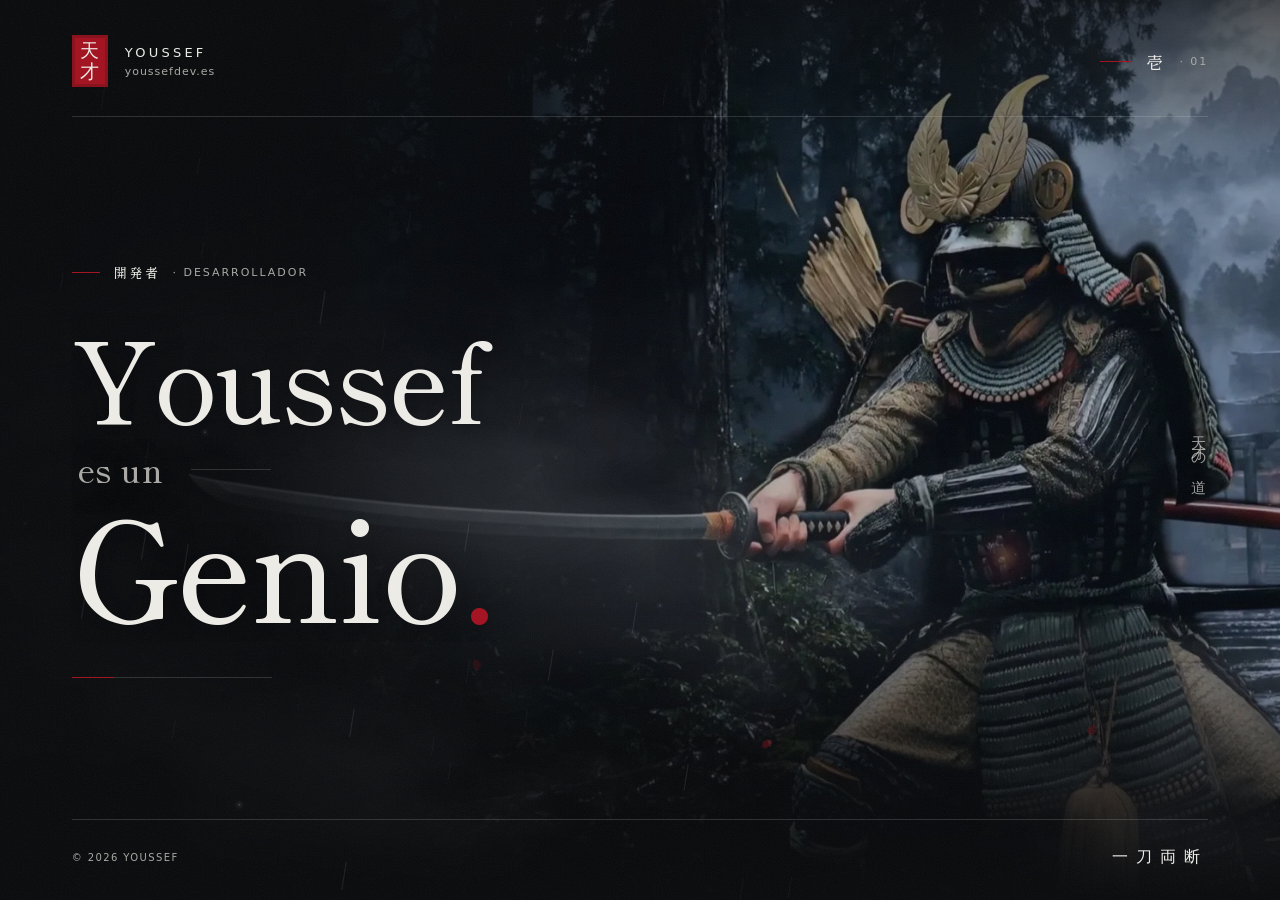
==== commit ea8a8aaa: "Mejora sustancial de la interfaz" ====
--- a/index.html
+++ b/index.html
@@ -15,8 +15,8 @@
   <meta name="twitter:card" content="summary">
   <link rel="icon" href="data:image/svg+xml,%3Csvg xmlns='http://www.w3.org/2000/svg' viewBox='0 0 64 64'%3E%3Crect width='64' height='64' rx='6' fill='%23a31522'/%3E%3Ctext x='32' y='45' font-size='38' text-anchor='middle' fill='%23edebe6' font-family='serif'%3E%E5%A4%A9%3C/text%3E%3C/svg%3E">
 
-  <link rel="preload" as="image" href="assets/img/bosque.webp" type="image/webp" fetchpriority="high">
-  <link rel="preload" as="image" href="assets/img/samurai.webp" type="image/webp">
+  <link rel="preload" as="image" href="assets/img/samurai-inicio.webp" type="image/webp" fetchpriority="high">
+  <script>document.documentElement.classList.add("js")</script>
   <link rel="preconnect" href="https://fonts.googleapis.com">
   <link rel="preconnect" href="https://fonts.gstatic.com" crossorigin>
   <link href="https://fonts.googleapis.com/css2?family=Shippori+Mincho+B1:wght@500;800&family=Zen+Kaku+Gothic+New:wght@500&display=swap" rel="stylesheet">
@@ -25,10 +25,13 @@
 </head>
 <body>
   <div class="scene">
-    <!-- Fondo cinematográfico: bosque, luna, faroles y reflejo en la piedra -->
+    <!-- Escena: el samurái se levanta, desenvaina y corta; luna, faroles y reflejo en la piedra -->
     <div class="capa fondo" style="--p: 6" aria-hidden="true">
-      <div class="plano" style="background-image: url([data-uri])">
-        <img class="bosque" src="assets/img/bosque.webp" width="1672" height="941" alt="" fetchpriority="high" decoding="async">
+      <div class="plano" style="background-image: url([data-uri])">
+        <video class="bosque" muted playsinline preload="none" poster="assets/img/samurai-inicio.webp" width="1920" height="1080">
+          <source src="assets/video/samurai-1080.mp4" type="video/mp4" media="(min-width: 1000px)">
+          <source src="assets/video/samurai-720.mp4" type="video/mp4">
+        </video>
         <span class="luz luna"></span>
         <span class="luz farol" style="left: 61.8%; top: 61.5%; --t: 4%; --d: 3.7s"></span>
         <span class="luz farol" style="left: 80.5%; top: 55%; --t: 7%; --d: 5.3s; --r: -1.2s"></span>
@@ -39,11 +42,6 @@
     </div>
 
     <div class="capa niebla" style="--p: 9" aria-hidden="true"><i class="lejana"></i></div>
-
-    <div class="capa figura" style="--p: 11" aria-hidden="true">
-      <span class="contacto"></span>
-      <img class="samurai" src="assets/img/samurai.webp" width="1500" height="2000" alt="" decoding="async">
-    </div>
 
     <div class="capa niebla" style="--p: 16" aria-hidden="true"><i class="suelo"></i><i class="cerca"></i></div>
     <div class="capa sombra" aria-hidden="true"></div>
@@ -79,6 +77,14 @@
 
     <footer class="footer">
       <span class="label copyright">© 2026 Youssef</span>
+      <button class="sonido label" type="button" aria-pressed="false" hidden>
+        <svg viewBox="0 0 24 24" width="16" height="16" aria-hidden="true" focusable="false">
+          <path d="M4 9h4l5-4v14l-5-4H4z" fill="currentColor"/>
+          <path class="ondas" d="M16 8.5a5 5 0 0 1 0 7M18.5 6a8.5 8.5 0 0 1 0 12" fill="none" stroke="currentColor" stroke-width="1.6" stroke-linecap="round"/>
+          <path class="tachado" d="M16 9l5 6M21 9l-5 6" fill="none" stroke="currentColor" stroke-width="1.6" stroke-linecap="round"/>
+        </svg>
+        Sonido
+      </button>
       <span class="footer-motto" lang="ja">一刀両断</span>
     </footer>
 
--- a/assets/css/escena.css
+++ b/assets/css/escena.css
@@ -22,7 +22,6 @@
 
   /* Capas */
   --z-fondo: 0;
-  --z-figura: 2;
   --z-niebla: 3;
   --z-sombra: 4;
   --z-clima: 5;
@@ -78,7 +77,7 @@
   }
 }
 
-/* Fondo: la imagen cubre la escena con su proporción real, para que las luces caigan en su sitio */
+/* Escena: el vídeo cubre con su proporción real, para que las luces caigan en su sitio */
 .fondo {
   inset: -14px;
   z-index: var(--z-fondo);
@@ -102,6 +101,9 @@
   height: 100%;
   object-fit: cover;
 }
+/* Sin vídeo (movimiento reducido, ahorro de datos o reproducción bloqueada): fotograma final fijo */
+.sin-video .plano { background-image: url("../img/samurai-final.webp") !important; }
+.sin-video .bosque { visibility: hidden; }
 
 /* Luz: luna fría estable, faroles con un pulso casi imperceptible, reflejo en la piedra mojada */
 .luz {
@@ -130,26 +132,6 @@
   mix-blend-mode: screen;
   opacity: 0;
   animation: reflejo 11s var(--suave) 4s infinite;
-}
-
-/* Samurái: fotografía recortada con alfa suave, apoyada en la niebla */
-.figura { z-index: var(--z-figura); }
-.samurai {
-  position: absolute;
-  top: -9%;
-  left: 63.5%;
-  height: 115%;
-  width: auto;
-  aspect-ratio: 3 / 4;
-  translate: -50% 0;
-  animation: emerger 2.6s var(--salida) .5s both;
-}
-.contacto {
-  position: absolute;
-  left: 63.5%; bottom: 3%;
-  width: 46%; height: 16%;
-  translate: -50% 0;
-  background: radial-gradient(closest-side, rgb(4 5 7 / 70%), transparent);
 }
 
 /* Niebla: tres capas con escalas y velocidades distintas para que no se note la repetición */
@@ -197,7 +179,7 @@
 .telon {
   z-index: var(--z-telon);
   background: var(--obsidiana);
-  animation: abrir 2.2s var(--suave) .1s both;
+  animation: abrir 1.3s var(--suave) .1s both;
 }
 .destello {
   z-index: var(--z-telon);
@@ -205,6 +187,16 @@
   opacity: 0;
   animation: destello .7s ease-out var(--golpe) both;
 }
+
+/* Con vídeo, el corte lo dispara el propio golpe del samurái (el script añade .golpe) */
+.scene.golpe { --golpe: 0s; }
+.con-video .scene:not(.golpe) :is(.title, .filo, .destello, .hero-rule, .hero-rule span, .vertical, .footer > :not(.sonido)),
+.con-video .scene:not(.golpe) :is(.vertical, .footer)::before { animation: none; }
+.con-video .scene:not(.golpe) .title { clip-path: polygon(0 0, 0 0, -40% 100%, 0 100%); }
+.con-video .scene:not(.golpe) :is(.hero-rule span, .vertical, .footer > :not(.sonido)) { opacity: 0; }
+.con-video .scene:not(.golpe) .hero-rule,
+.con-video .scene:not(.golpe) .footer::before { transform: scaleX(0); }
+.con-video .scene:not(.golpe) .vertical::before { transform: scaleY(0); }
 
 /* ═════════════════════════ Interfaz ═════════════════════════ */
 .header, .hero, .vertical, .footer { position: relative; z-index: var(--z-ui); }
@@ -394,6 +386,30 @@
 .footer::before { top: 0; animation-delay: calc(var(--golpe) + .8s); }
 .footer > * { animation: aparecer 1.4s ease-out calc(var(--golpe) + 1s) both; }
 .copyright { color: var(--tenue); font-size: 10px; letter-spacing: .14em; }
+
+/* Botón de sonido: repite la escena con su audio */
+.sonido {
+  display: inline-flex;
+  align-items: center;
+  gap: 9px;
+  min-height: 36px;
+  padding: 0 14px;
+  border: 1px solid var(--linea);
+  border-radius: 0;
+  background: rgb(8 9 11 / 35%);
+  color: var(--tenue);
+  font-size: 10px;
+  cursor: pointer;
+  animation: aparecer 1.4s ease-out 1.6s both;
+  transition: color .4s var(--salida), border-color .4s var(--salida), background .4s var(--salida);
+}
+.sonido[hidden] { display: none; }
+.sonido:hover, .sonido:focus-visible { color: var(--marfil); border-color: var(--carmesi); background: rgb(163 21 34 / 14%); }
+.sonido:focus-visible { outline: 1px solid var(--marfil); outline-offset: 4px; }
+.sonido:active { transform: scale(.97); }
+.sonido[aria-pressed="true"] { color: var(--marfil); border-color: var(--carmesi); }
+.sonido .ondas, .sonido[aria-pressed="true"] .tachado { display: none; }
+.sonido[aria-pressed="true"] .ondas { display: inline; }
 .footer-motto { font-size: 16px; letter-spacing: .5em; }
 
 /* ═════════════════════════ Animaciones ═════════════════════════ */
@@ -404,7 +420,6 @@
 @keyframes deslizar { from { transform: translateX(158px); opacity: 0; } }
 @keyframes abrir { to { opacity: 0; visibility: hidden; } }
 @keyframes camara { from { transform: scale(1); } to { transform: scale(1.06); } }
-@keyframes emerger { from { opacity: 0; transform: translateY(14px) scale(1.015); } }
 @keyframes deriva { to { transform: translateX(calc(var(--tile) * -1)); } }
 @keyframes respirar { from { opacity: .85; } to { opacity: 1; } }
 @keyframes luna { from { opacity: .8; } to { opacity: 1; } }
@@ -428,14 +443,9 @@
 @keyframes destello { 0% { opacity: 0; } 18% { opacity: 1; } 100% { opacity: 0; } }
 
 /* ═════════════════════════ Adaptación ═════════════════════════ */
-@media (min-width: 1600px) {
-  .samurai { height: 112%; top: -8%; }
-}
 @media (max-width: 900px) {
   .scene { min-height: max(740px, 100svh); }
-  .plano { --enfoque-x: .55; }
-  .samurai { left: 70%; height: 100%; top: -2%; }
-  .contacto { left: 70%; }
+  .plano { --enfoque-x: .66; }
   .sombra {
     background:
       linear-gradient(90deg, var(--obsidiana), rgb(8 9 11 / 85%) 25%, rgb(8 9 11 / 35%) 60%, rgb(8 9 11 / 15%)),
@@ -455,9 +465,8 @@
   .brand-copy small { font-size: 10px; }
   .index { gap: 8px; font-size: 10px; }
   .index::before { width: 16px; }
-  .plano { --enfoque-x: .4; }
-  .samurai { left: 56%; top: 10%; height: 64%; }
-  .contacto { left: 56%; bottom: 30%; width: 80%; }
+  .plano { --enfoque-x: .69; }
+  .sonido { padding: 0 11px; min-height: 40px; }
   .niebla .lejana { top: 22%; }
   .niebla .suelo { bottom: 24%; --o: .3; }
   .sombra {
@@ -484,7 +493,6 @@
   .title-name { font-size: clamp(54px, 16vw, 80px); }
   .title-genius { font-size: clamp(70px, 20vw, 100px); }
   .title-connective { font-size: 22px; margin-top: 6px; }
-  .samurai { top: 12%; height: 58%; }
   .vertical { top: 130px; }
 }
 @media (max-height: 650px) and (min-width: 601px) {
@@ -499,5 +507,6 @@
 /* Movimiento reducido: escena quieta y completa, sin entradas ni efectos ambientales */
 @media (prefers-reduced-motion: reduce) {
   *, *::before, *::after { animation: none !important; transition: none !important; }
-  .telon, .destello, .filo, .clima, .reflejo { display: none; }
-}
+  .telon, .destello, .filo, .clima, .reflejo, .bosque, .sonido { display: none; }
+  .plano { background-image: url("../img/samurai-final.webp") !important; }
+}
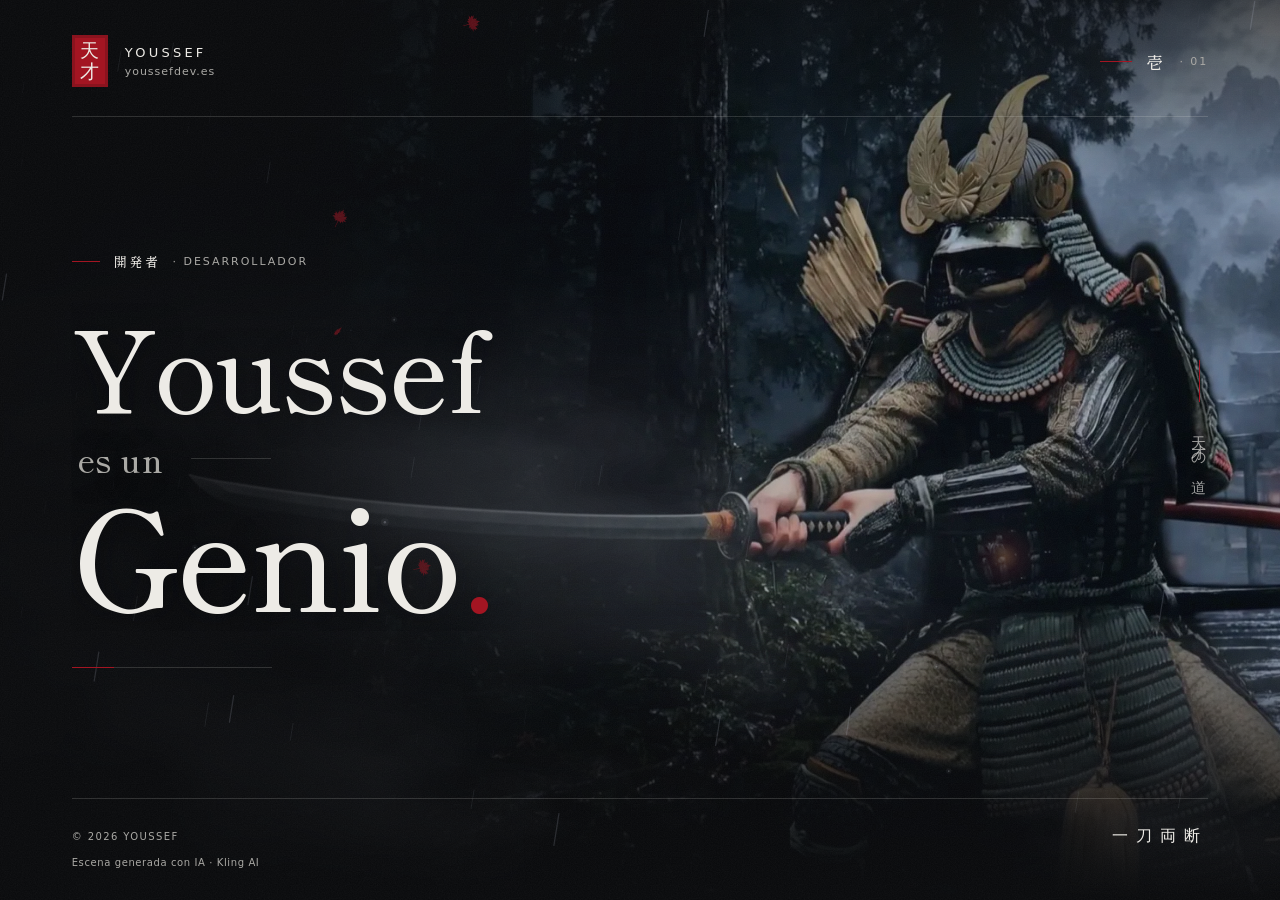
==== commit 87f7e80d: "ajuste" ====
--- a/index.html
+++ b/index.html
@@ -86,6 +86,7 @@
         Sonido
       </button>
       <span class="footer-motto" lang="ja">一刀両断</span>
+      <small class="credito">Escena generada con IA · Kling AI</small>
     </footer>
 
     <div class="capa destello" aria-hidden="true"></div>
--- a/assets/css/escena.css
+++ b/assets/css/escena.css
@@ -386,6 +386,17 @@
 .footer::before { top: 0; animation-delay: calc(var(--golpe) + .8s); }
 .footer > * { animation: aparecer 1.4s ease-out calc(var(--golpe) + 1s) both; }
 .copyright { color: var(--tenue); font-size: 10px; letter-spacing: .14em; }
+
+/* Aviso de contenido generado con IA (Kling AI) */
+.footer { flex-wrap: wrap; row-gap: 10px; }
+.credito {
+  flex-basis: 100%;
+  order: 10;
+  font-family: var(--sans);
+  font-size: 10px;
+  letter-spacing: .06em;
+  color: var(--tenue);
+}
 
 /* Botón de sonido: repite la escena con su audio */
 .sonido {
